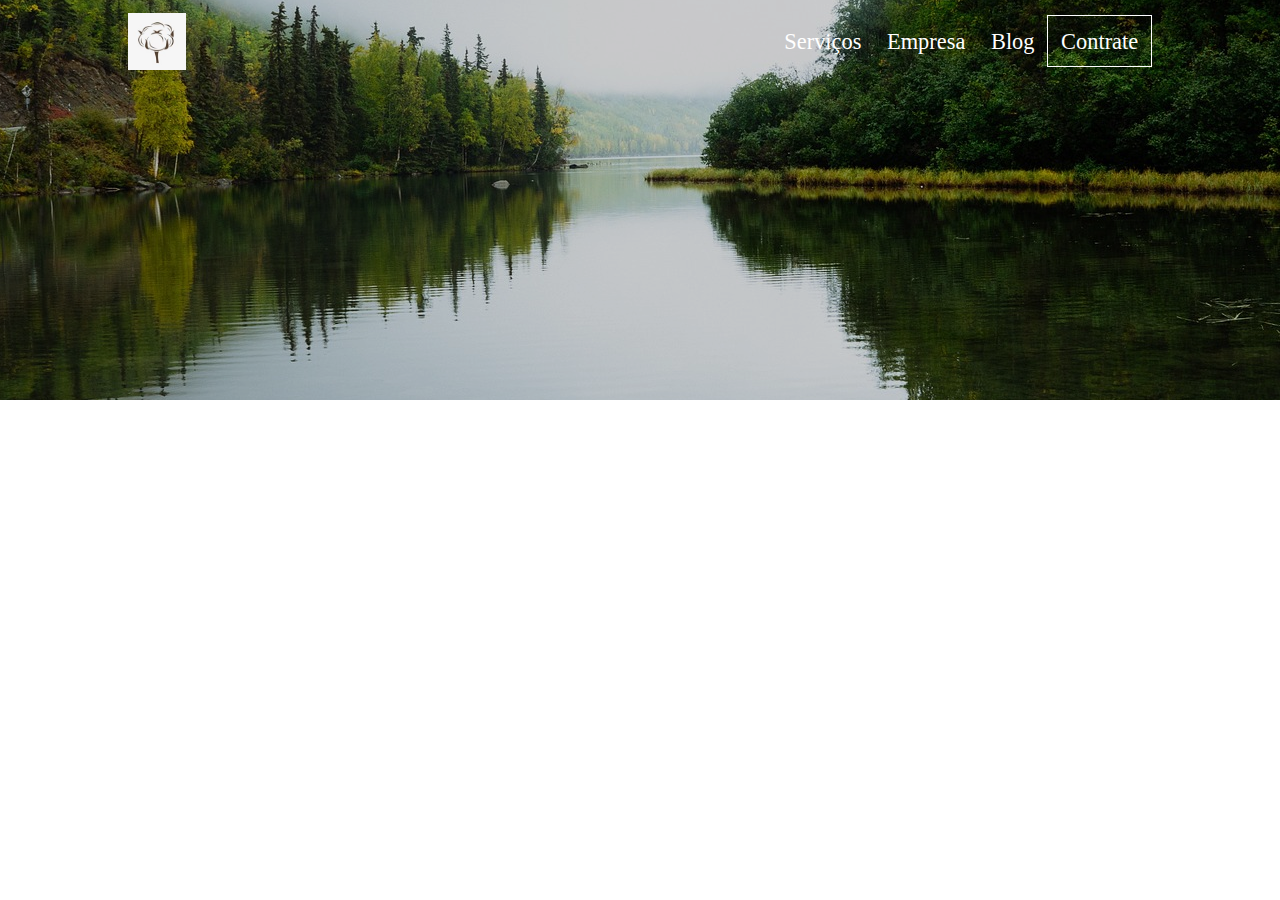
==== index.html @ 4b298d80 "first commit" ====
<!DOCTYPE html>
<html lang="en">
  <head>
    <meta charset="UTF-8" />
    <meta name="viewport" content="width=device-width, initial-scale=1.0" />
    <meta http-equiv="X-UA-Compatible" content="ie=edge" />

    <link rel="stylesheet" href="css/styles.css" />

    <title>Eco Trend</title>
  </head>
  <body>
    <nav class="navbar">
      <div class="navbar__wrapper container">
        <div class="navbar__logo">
          <img class="logo" src="./static/logo.jpg" alt="" />
        </div>
        <ul class="navbar__links">
          <li><a href="#" class="link">Serviços</a></li>
          <li><a href="#" class="link">Empresa</a></li>
          <li><a href="#" class="link">Blog</a></li>
          <li><a href="#" class="link link--square">Contrate</a></li>
        </ul>
      </div>
    </nav>
    <main>
      <section class="banner">
        <h1></h1>
      </section>
    </main>
  </body>
</html>
---- css/styles.css ----
* {
  -webkit-box-sizing: border-box;
          box-sizing: border-box;
  margin: 0;
  padding: 0;
}

body {
  font-size: 10px;
}

ul {
  list-style: none;
}

a {
  text-decoration: none;
}

.container {
  margin: 0 auto;
  width: 80vw;
}

.navbar {
  position: absolute;
  top: 0;
  left: 0;
  width: 100%;
  padding: 0.8rem;
}

.navbar__wrapper {
  display: -webkit-box;
  display: -ms-flexbox;
  display: flex;
  -webkit-box-pack: justify;
      -ms-flex-pack: justify;
          justify-content: space-between;
  -webkit-box-align: center;
      -ms-flex-align: center;
          align-items: center;
}

.navbar__logo {
  width: 3.6rem;
  height: 3.6rem;
}

.navbar__logo .logo {
  display: block;
  width: 100%;
}

.navbar__links {
  display: -webkit-box;
  display: -ms-flexbox;
  display: flex;
}

.navbar__links .link {
  padding: 0.8rem;
  font-size: 1.4rem;
  color: #fff;
}

.navbar__links .link:hover {
  cursor: pointer;
}

.navbar__links .link--square {
  border: 1px solid #fff;
}

.navbar__links .link--square:hover {
  background: #fff;
  color: #000;
}

.banner {
  position: relative;
  width: 100%;
  height: 400px;
  background: url("/static/background.jpg") no-repeat center;
  z-index: -1;
}

.banner::after {
  content: "";
  position: absolute;
  width: 100%;
  height: 100%;
  background-color: rgba(0, 0, 0, 0.2);
}
/*# sourceMappingURL=styles.css.map */
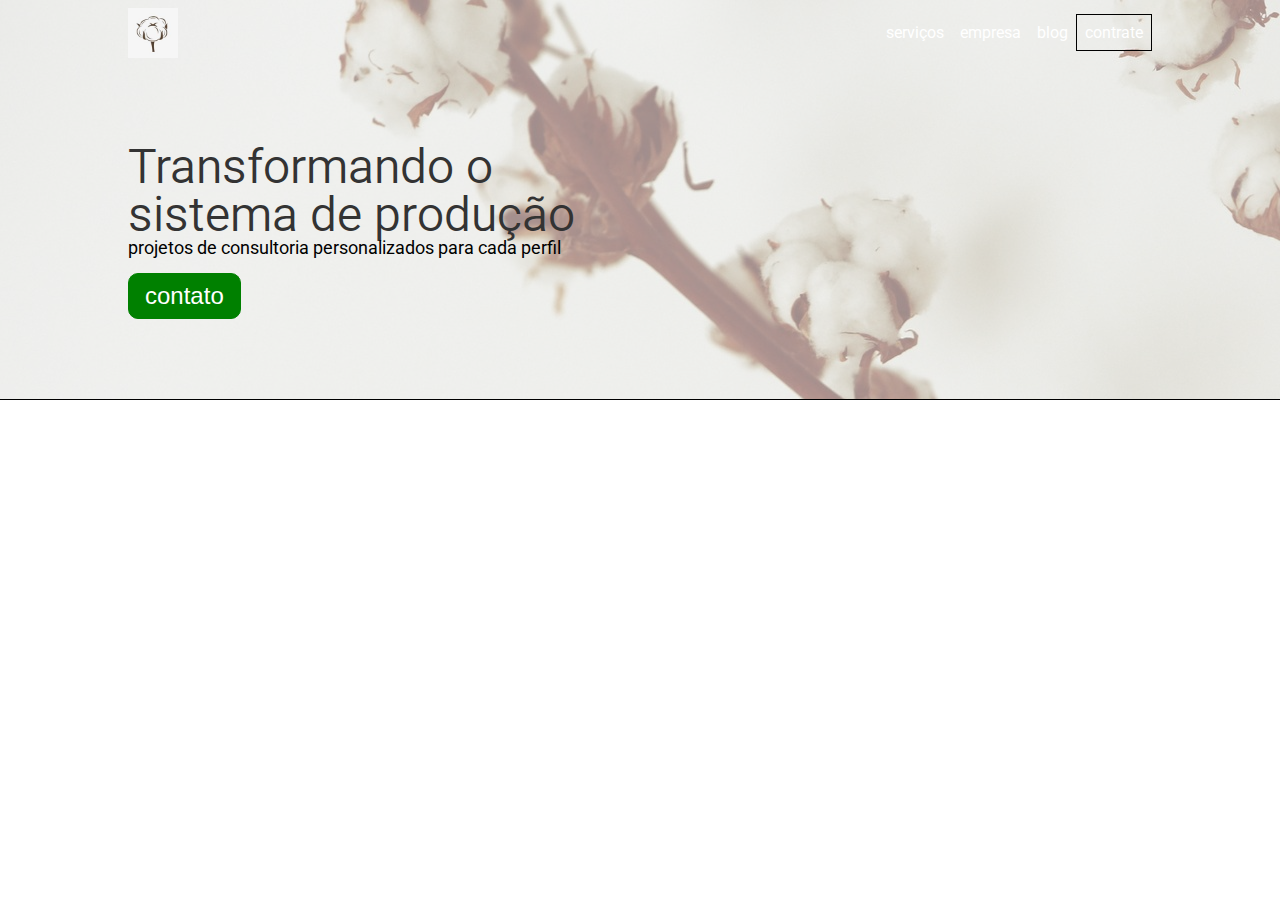
==== commit 959fe332: "second commit" ====
--- a/index.html
+++ b/index.html
@@ -4,6 +4,12 @@
     <meta charset="UTF-8" />
     <meta name="viewport" content="width=device-width, initial-scale=1.0" />
     <meta http-equiv="X-UA-Compatible" content="ie=edge" />
+
+    <link
+      href="https://fonts.googleapis.com/css?family=Roboto:300,400,500,700,900"
+      rel="stylesheet"
+      type="text/css"
+    />
 
     <link rel="stylesheet" href="css/styles.css" />
 
@@ -16,16 +22,28 @@
           <img class="logo" src="./static/logo.jpg" alt="" />
         </div>
         <ul class="navbar__links">
-          <li><a href="#" class="link">Serviços</a></li>
-          <li><a href="#" class="link">Empresa</a></li>
-          <li><a href="#" class="link">Blog</a></li>
-          <li><a href="#" class="link link--square">Contrate</a></li>
+          <li><a href="#" class="link">serviços</a></li>
+          <li><a href="#" class="link">empresa</a></li>
+          <li><a href="#" class="link">blog</a></li>
+          <li><a href="#" class="link btn">contrate</a></li>
         </ul>
       </div>
     </nav>
     <main>
       <section class="banner">
-        <h1></h1>
+        <div class="container">
+          <div class="banner__content">
+            <h1 class="banner__content__slogan">
+              transformando o sistema de produção
+            </h1>
+            <h2 class="banner__content__sub">
+              projetos de consultoria personalizados para cada perfil
+            </h2>
+            <button class="banner__content__button btn btn--rounded">
+              contato
+            </button>
+          </div>
+        </div>
       </section>
     </main>
   </body>
--- a/css/styles.css
+++ b/css/styles.css
@@ -1,3 +1,134 @@
+html,
+body,
+div,
+span,
+applet,
+object,
+iframe,
+h1,
+h2,
+h3,
+h4,
+h5,
+h6,
+p,
+blockquote,
+pre,
+a,
+abbr,
+acronym,
+address,
+big,
+cite,
+code,
+del,
+dfn,
+em,
+img,
+ins,
+kbd,
+q,
+s,
+samp,
+small,
+strike,
+strong,
+sub,
+sup,
+tt,
+var,
+b,
+u,
+i,
+center,
+dl,
+dt,
+dd,
+ol,
+ul,
+li,
+fieldset,
+form,
+label,
+legend,
+table,
+caption,
+tbody,
+tfoot,
+thead,
+tr,
+th,
+td,
+article,
+aside,
+canvas,
+details,
+embed,
+figure,
+figcaption,
+footer,
+header,
+hgroup,
+menu,
+nav,
+output,
+ruby,
+section,
+summary,
+time,
+mark,
+audio,
+video {
+  margin: 0;
+  padding: 0;
+  border: 0;
+  font-size: 100%;
+  font: inherit;
+  vertical-align: baseline;
+}
+
+/* HTML5 display-role reset for older browsers */
+article,
+aside,
+details,
+figcaption,
+figure,
+footer,
+header,
+hgroup,
+menu,
+nav,
+section {
+  display: block;
+}
+
+body {
+  line-height: 1;
+}
+
+ol,
+ul {
+  list-style: none;
+}
+
+blockquote,
+q {
+  quotes: none;
+}
+
+blockquote:before,
+blockquote:after,
+q:before,
+q:after {
+  content: "";
+  content: none;
+}
+
+table {
+  border-collapse: collapse;
+  border-spacing: 0;
+}
+
 * {
   -webkit-box-sizing: border-box;
           box-sizing: border-box;
@@ -5,12 +136,12 @@
   padding: 0;
 }
 
+html {
+  font-size: 10px;
+}
+
 body {
-  font-size: 10px;
-}
-
-ul {
-  list-style: none;
+  font-family: "Roboto", Helvetica, sans-serif;
 }
 
 a {
@@ -18,8 +149,20 @@
 }
 
 .container {
+  position: relative;
   margin: 0 auto;
   width: 80vw;
+  height: 100%;
+}
+
+.btn {
+  background: none;
+  border: 1px solid #000;
+  padding: 0.8rem;
+}
+
+.btn--rounded {
+  border-radius: 10px;
 }
 
 .navbar {
@@ -43,8 +186,8 @@
 }
 
 .navbar__logo {
-  width: 3.6rem;
-  height: 3.6rem;
+  width: 5rem;
+  height: 5rem;
 }
 
 .navbar__logo .logo {
@@ -60,7 +203,7 @@
 
 .navbar__links .link {
   padding: 0.8rem;
-  font-size: 1.4rem;
+  font-size: 1.6rem;
   color: #fff;
 }
 
@@ -69,27 +212,53 @@
 }
 
 .navbar__links .link--square {
-  border: 1px solid #fff;
-}
-
-.navbar__links .link--square:hover {
-  background: #fff;
-  color: #000;
+  border: 1px solid #000;
 }
 
 .banner {
   position: relative;
-  width: 100%;
-  height: 400px;
-  background: url("/static/background.jpg") no-repeat center;
-  z-index: -1;
-}
-
-.banner::after {
+  border-bottom: 1px solid #000;
+  height: 40rem;
+  background: url("/static/cotton.jpg") no-repeat;
+  z-index: -2;
+}
+
+.banner:before {
   content: "";
   position: absolute;
   width: 100%;
   height: 100%;
-  background-color: rgba(0, 0, 0, 0.2);
+  background: rgba(255, 255, 255, 0.5);
+  z-index: -1;
+}
+
+.banner__content {
+  position: absolute;
+  left: 0;
+  bottom: 8rem;
+  max-width: 48rem;
+}
+
+.banner__content__slogan {
+  color: #333;
+  font-weight: 350;
+  font-size: 4.8rem;
+}
+
+.banner__content__slogan::first-letter {
+  text-transform: uppercase;
+}
+
+.banner__content__sub {
+  font-size: 1.8rem;
+}
+
+.banner__content__button {
+  font-size: 2.4rem;
+  margin-top: 1.6rem;
+  padding: 0.8rem 1.6rem;
+  border-color: green;
+  background-color: green;
+  color: #fff;
 }
 /*# sourceMappingURL=styles.css.map */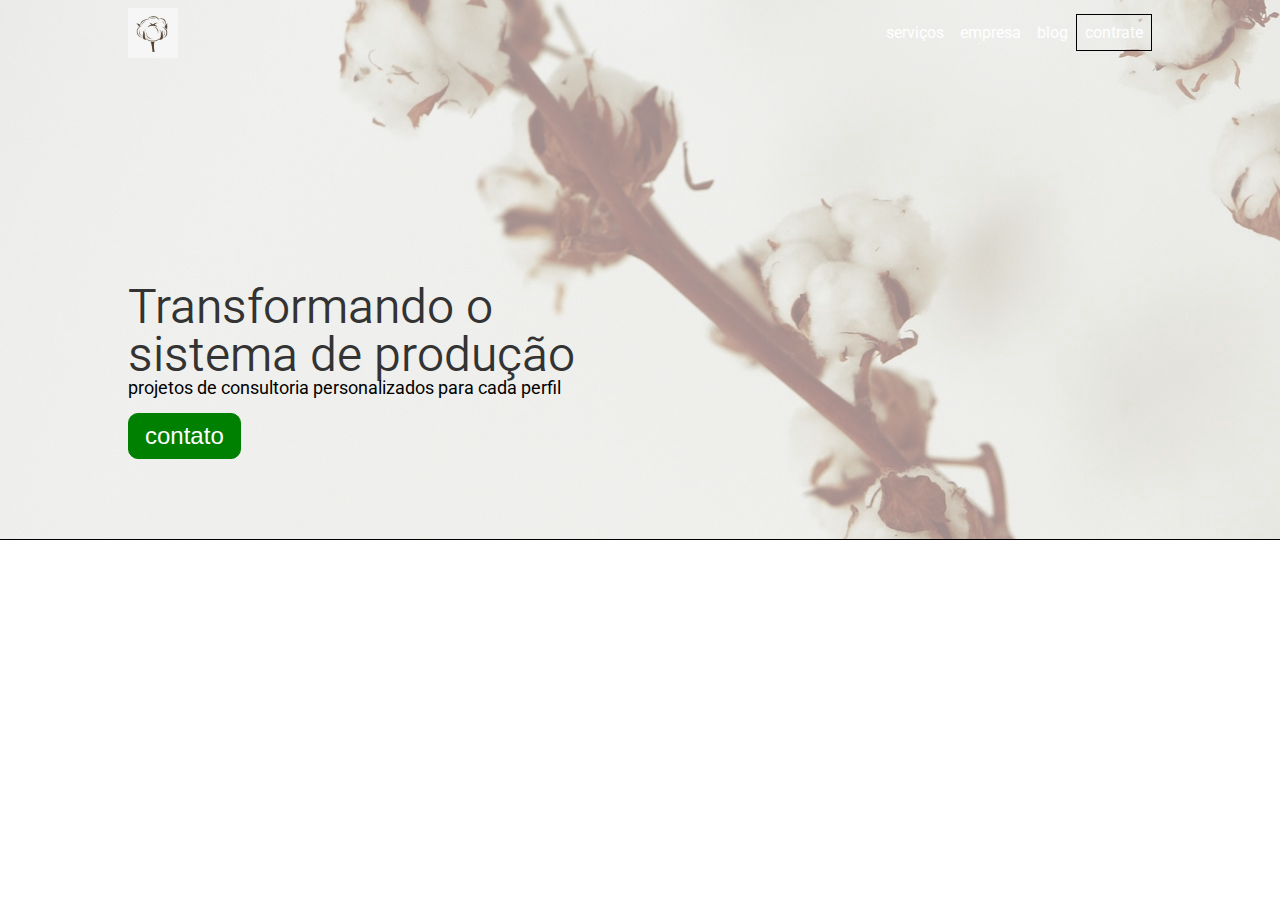
==== commit 385fc763: "changes to create a develop branch" ====
--- a/index.html
+++ b/index.html
@@ -11,6 +11,7 @@
       type="text/css"
     />
 
+    <link rel="stylesheet" href="css/reset.css" />
     <link rel="stylesheet" href="css/styles.css" />
 
     <title>Eco Trend</title>
--- a/css/styles.css
+++ b/css/styles.css
@@ -1,134 +1,3 @@
-html,
-body,
-div,
-span,
-applet,
-object,
-iframe,
-h1,
-h2,
-h3,
-h4,
-h5,
-h6,
-p,
-blockquote,
-pre,
-a,
-abbr,
-acronym,
-address,
-big,
-cite,
-code,
-del,
-dfn,
-em,
-img,
-ins,
-kbd,
-q,
-s,
-samp,
-small,
-strike,
-strong,
-sub,
-sup,
-tt,
-var,
-b,
-u,
-i,
-center,
-dl,
-dt,
-dd,
-ol,
-ul,
-li,
-fieldset,
-form,
-label,
-legend,
-table,
-caption,
-tbody,
-tfoot,
-thead,
-tr,
-th,
-td,
-article,
-aside,
-canvas,
-details,
-embed,
-figure,
-figcaption,
-footer,
-header,
-hgroup,
-menu,
-nav,
-output,
-ruby,
-section,
-summary,
-time,
-mark,
-audio,
-video {
-  margin: 0;
-  padding: 0;
-  border: 0;
-  font-size: 100%;
-  font: inherit;
-  vertical-align: baseline;
-}
-
-/* HTML5 display-role reset for older browsers */
-article,
-aside,
-details,
-figcaption,
-figure,
-footer,
-header,
-hgroup,
-menu,
-nav,
-section {
-  display: block;
-}
-
-body {
-  line-height: 1;
-}
-
-ol,
-ul {
-  list-style: none;
-}
-
-blockquote,
-q {
-  quotes: none;
-}
-
-blockquote:before,
-blockquote:after,
-q:before,
-q:after {
-  content: "";
-  content: none;
-}
-
-table {
-  border-collapse: collapse;
-  border-spacing: 0;
-}
-
 * {
   -webkit-box-sizing: border-box;
           box-sizing: border-box;
@@ -218,7 +87,7 @@
 .banner {
   position: relative;
   border-bottom: 1px solid #000;
-  height: 40rem;
+  height: 60vh;
   background: url("/static/cotton.jpg") no-repeat;
   z-index: -2;
 }
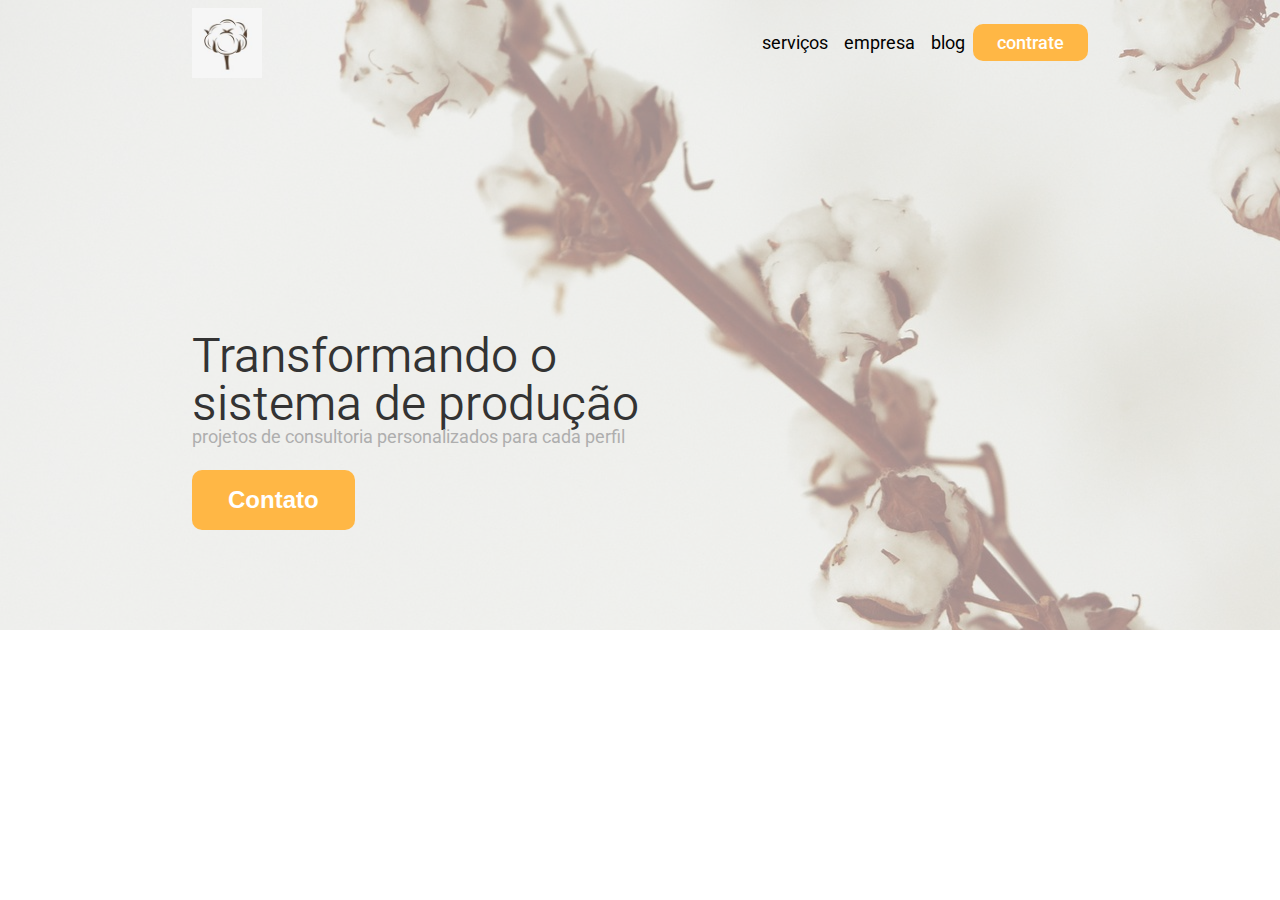
==== commit aea5a12f: "creating variables and adjusting colors" ====
--- a/index.html
+++ b/index.html
@@ -26,7 +26,7 @@
           <li><a href="#" class="link">serviços</a></li>
           <li><a href="#" class="link">empresa</a></li>
           <li><a href="#" class="link">blog</a></li>
-          <li><a href="#" class="link btn">contrate</a></li>
+          <li><a href="#" class="link link--button btn btn--rounded">contrate</a></li>
         </ul>
       </div>
     </nav>
--- a/css/styles.css
+++ b/css/styles.css
@@ -20,18 +20,22 @@
 .container {
   position: relative;
   margin: 0 auto;
-  width: 80vw;
+  width: 70vw;
   height: 100%;
 }
 
 .btn {
   background: none;
-  border: 1px solid #000;
   padding: 0.8rem;
+  border: none;
 }
 
 .btn--rounded {
   border-radius: 10px;
+}
+
+.btn:hover {
+  cursor: pointer;
 }
 
 .navbar {
@@ -40,6 +44,7 @@
   left: 0;
   width: 100%;
   padding: 0.8rem;
+  z-index: 2;
 }
 
 .navbar__wrapper {
@@ -55,8 +60,8 @@
 }
 
 .navbar__logo {
-  width: 5rem;
-  height: 5rem;
+  width: 7rem;
+  height: 7rem;
 }
 
 .navbar__logo .logo {
@@ -72,24 +77,29 @@
 
 .navbar__links .link {
   padding: 0.8rem;
-  font-size: 1.6rem;
-  color: #fff;
+  font-size: 1.8rem;
+  color: #000;
 }
 
 .navbar__links .link:hover {
   cursor: pointer;
 }
 
-.navbar__links .link--square {
-  border: 1px solid #000;
+.navbar__links .link--button {
+  padding: .8rem 2.4rem;
+  background-color: #FFB745;
+  color: #fff;
+  font-weight: 500;
+}
+
+.navbar__links .link--button:hover {
+  background-color: #FFBD40;
 }
 
 .banner {
   position: relative;
-  border-bottom: 1px solid #000;
-  height: 60vh;
-  background: url("/static/cotton.jpg") no-repeat;
-  z-index: -2;
+  height: 70vh;
+  background: url("/static/cotton.jpg") no-repeat left top;
 }
 
 .banner:before {
@@ -98,13 +108,12 @@
   width: 100%;
   height: 100%;
   background: rgba(255, 255, 255, 0.5);
-  z-index: -1;
 }
 
 .banner__content {
   position: absolute;
   left: 0;
-  bottom: 8rem;
+  bottom: 10rem;
   max-width: 48rem;
 }
 
@@ -120,14 +129,20 @@
 
 .banner__content__sub {
   font-size: 1.8rem;
+  color: #aeaeae;
 }
 
 .banner__content__button {
   font-size: 2.4rem;
-  margin-top: 1.6rem;
-  padding: 0.8rem 1.6rem;
-  border-color: green;
-  background-color: green;
+  margin-top: 2.4rem;
+  padding: 1.6rem 3.6rem;
+  background-color: #FFB745;
+  text-transform: capitalize;
+  font-weight: 900;
   color: #fff;
 }
+
+.banner__content__button:hover {
+  background-color: #E6A53E;
+}
 /*# sourceMappingURL=styles.css.map */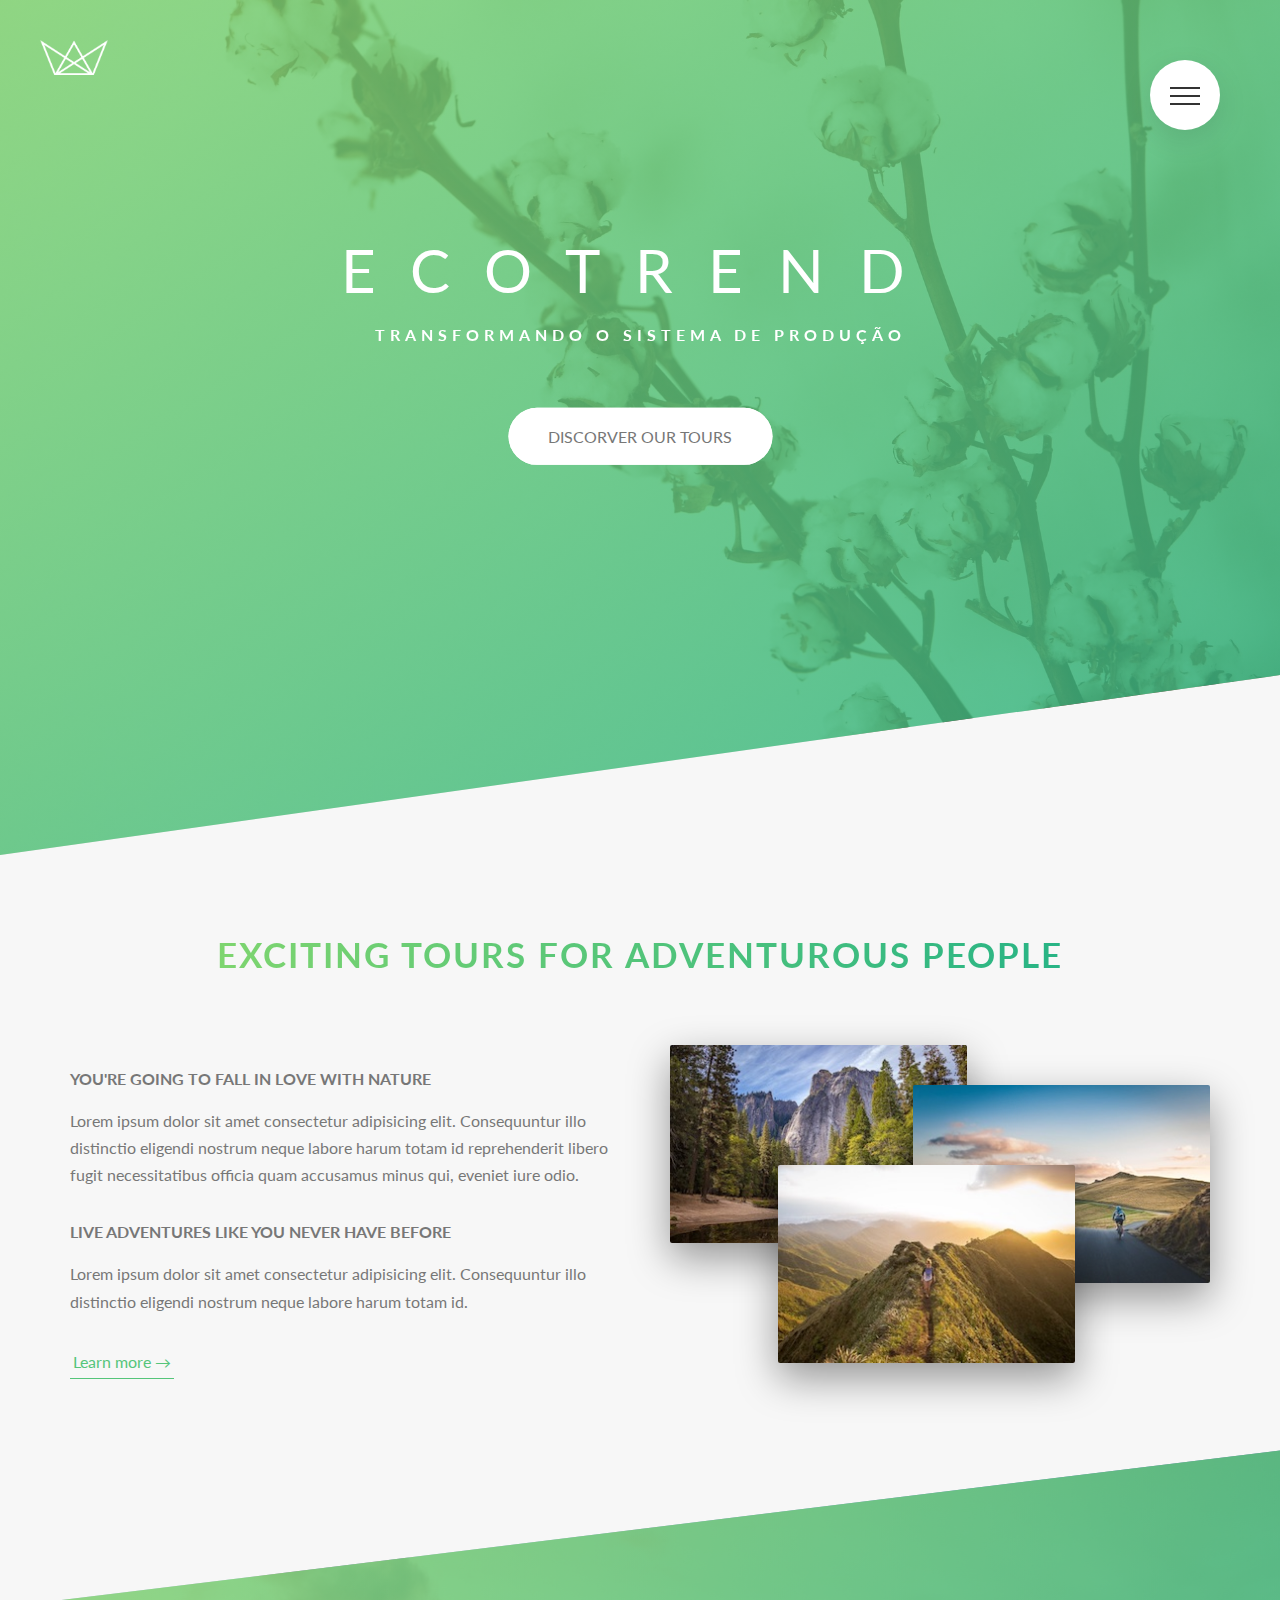
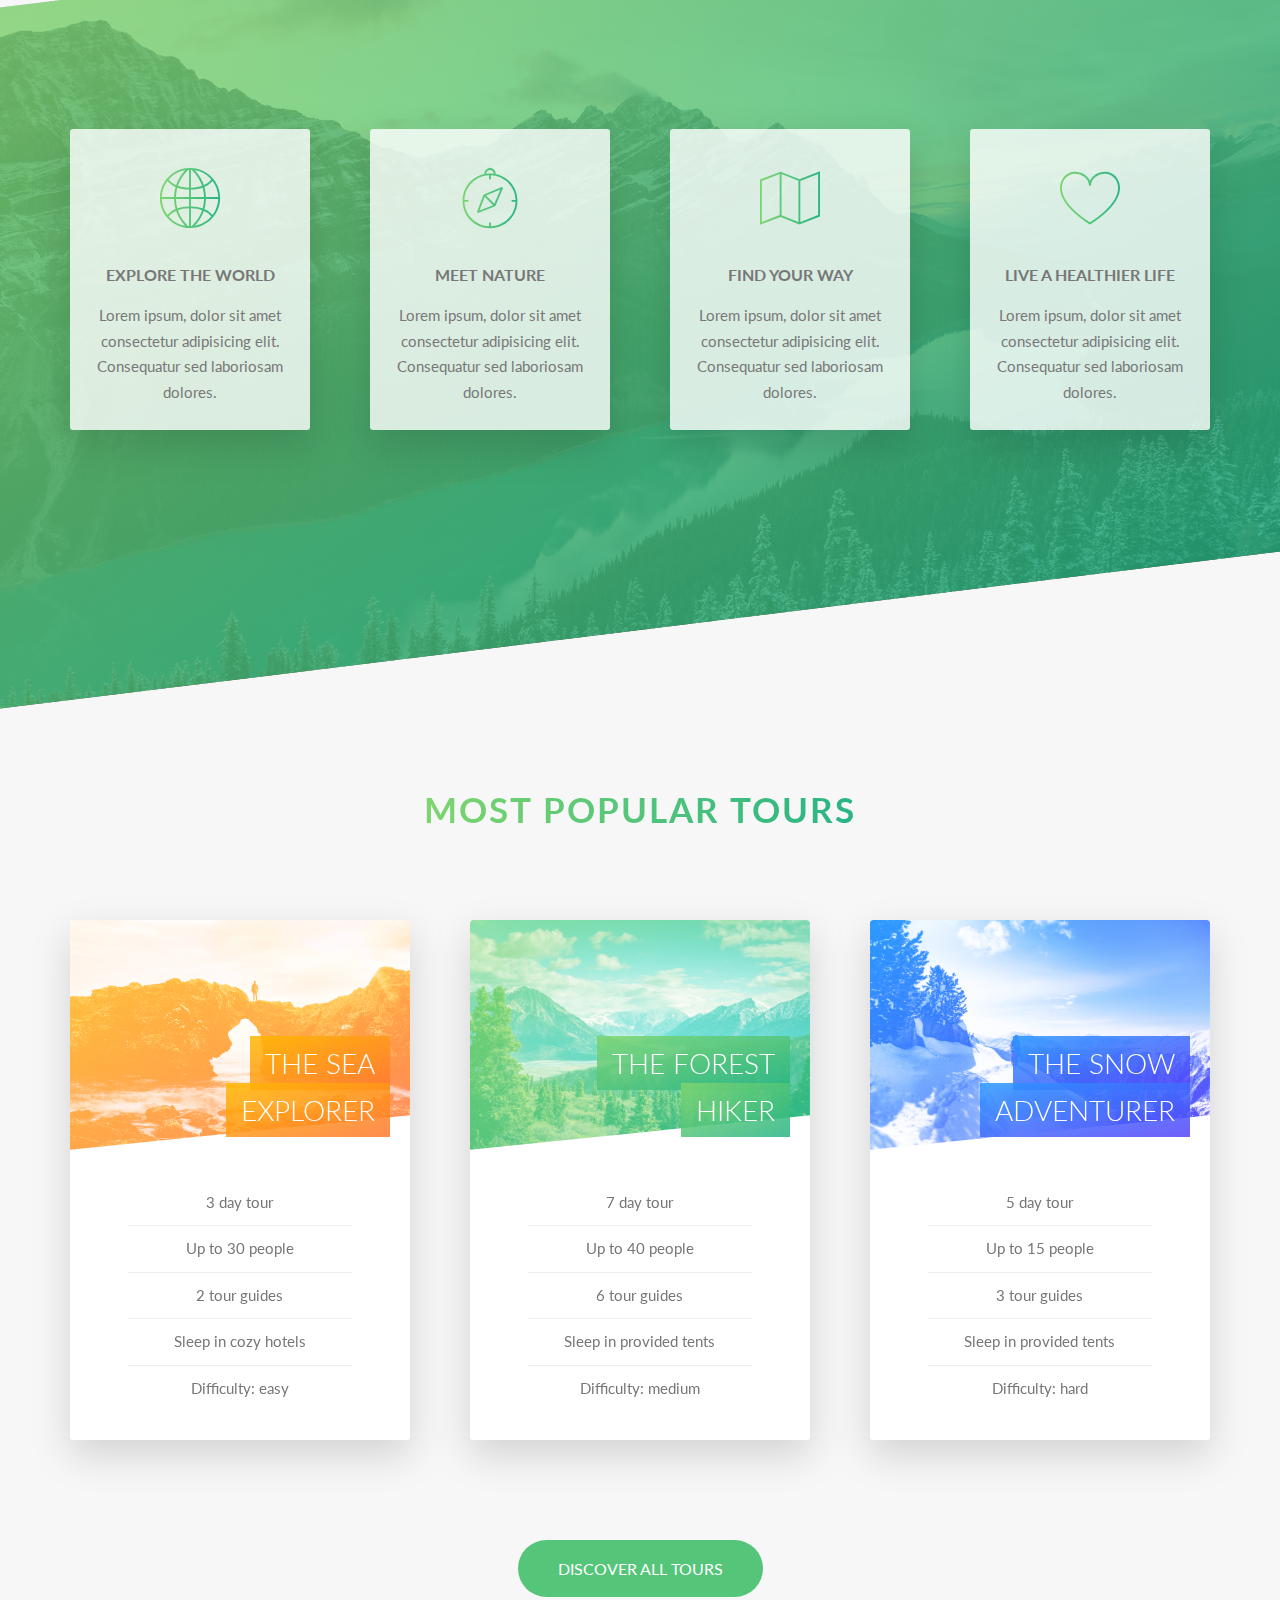
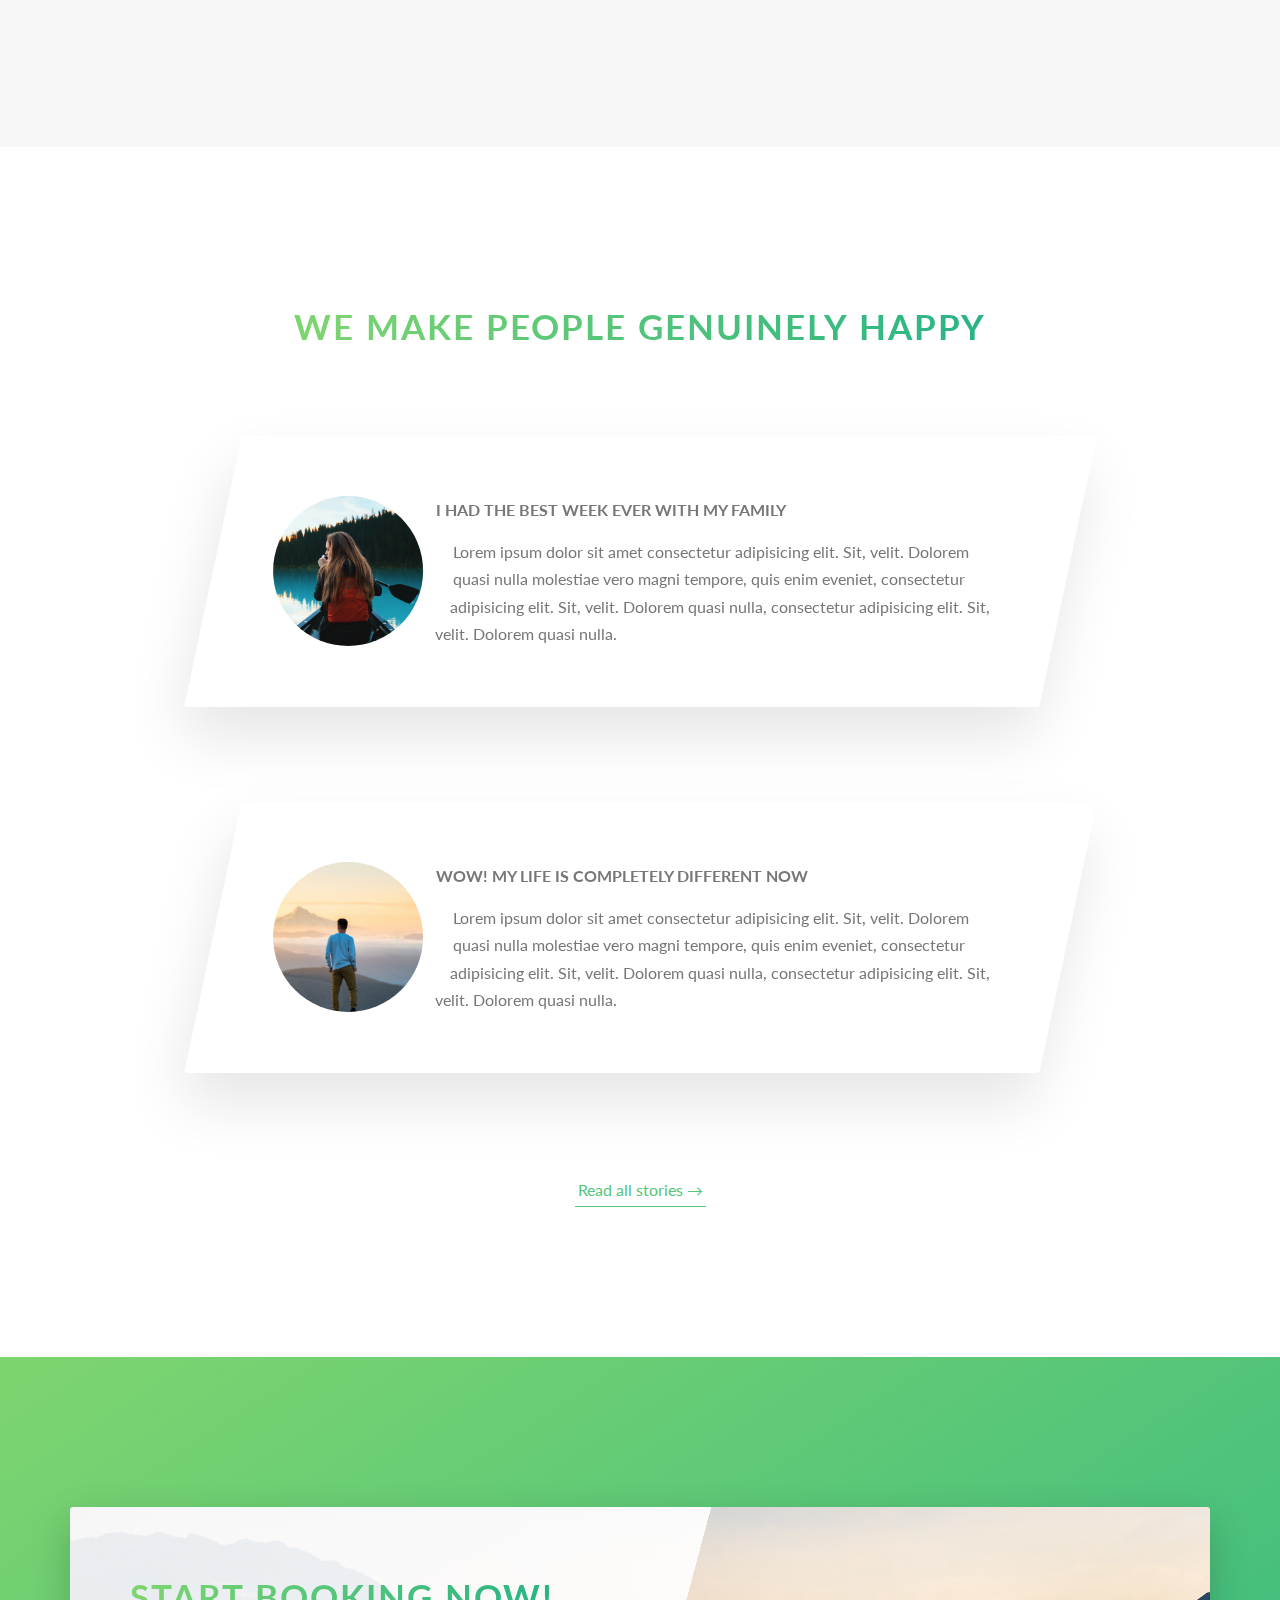
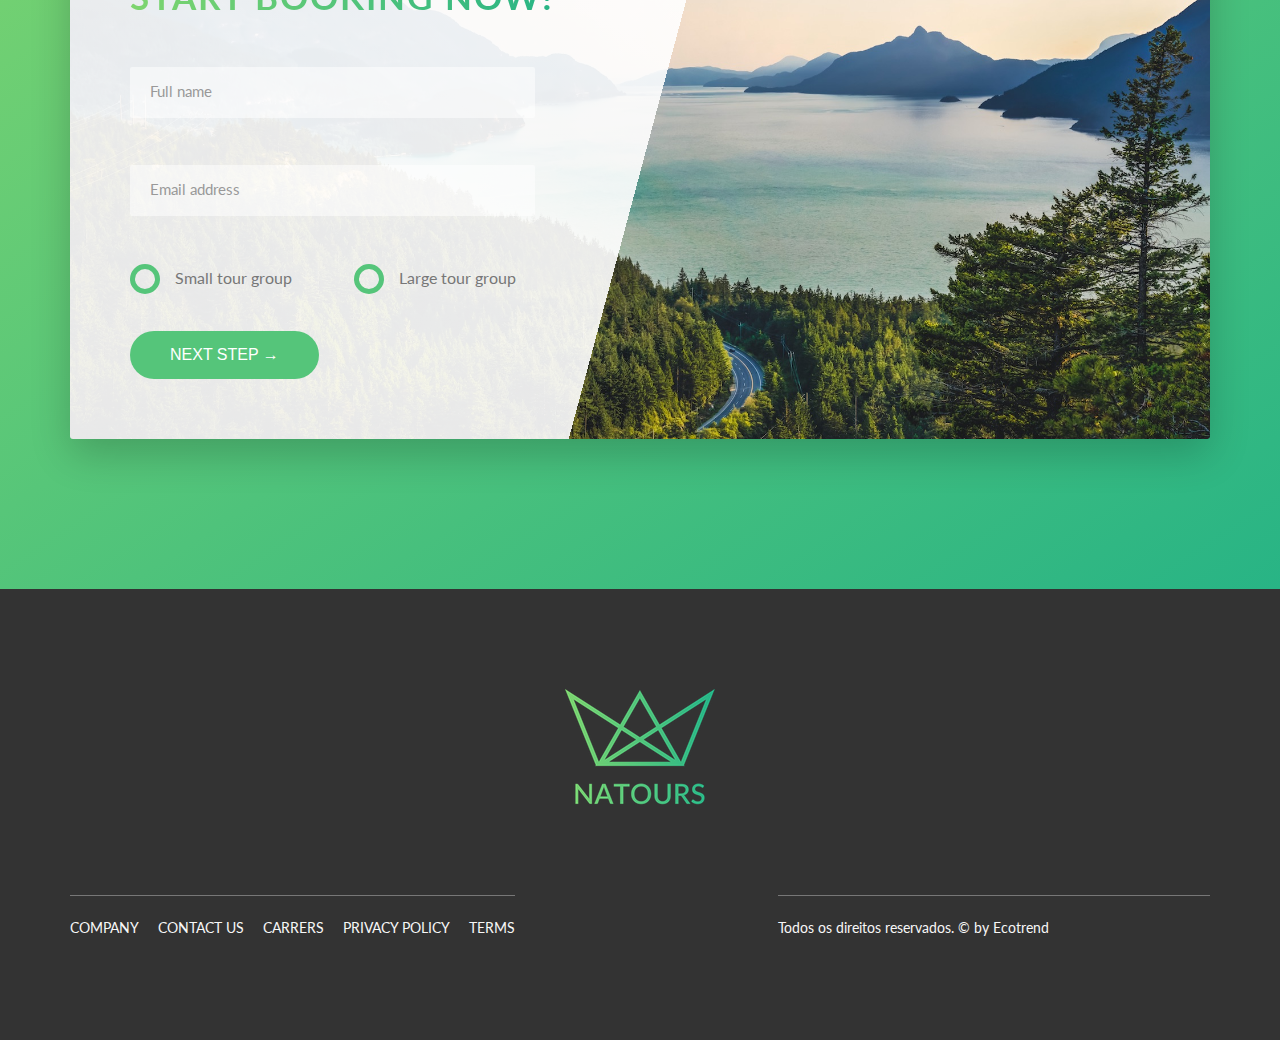
==== commit 7fcf0d1c: "first-commit" ====
--- a/index.html
+++ b/index.html
@@ -1,51 +1,409 @@
 <!DOCTYPE html>
 <html lang="en">
   <head>
-    <meta charset="UTF-8" />
-    <meta name="viewport" content="width=device-width, initial-scale=1.0" />
-    <meta http-equiv="X-UA-Compatible" content="ie=edge" />
-
-    <link
-      href="https://fonts.googleapis.com/css?family=Roboto:300,400,500,700,900"
-      rel="stylesheet"
-      type="text/css"
-    />
-
-    <link rel="stylesheet" href="css/reset.css" />
-    <link rel="stylesheet" href="css/styles.css" />
-
+    <meta charset="UTF-8">
+    <meta name="viewport" content="width=device-width, initial-scale=1.0">
+    
+    <link href="https://fonts.googleapis.com/css?family=Lato:100,300,400,700,900" rel="stylesheet">
+    
+    <link rel="stylesheet" href="sass/main.css">
+    <link rel="stylesheet" href="css/icon-font.css">
+    
+    <link rel="shortcut icon" type="image/png" href="img/favicon.png">
     <title>Eco Trend</title>
+
   </head>
   <body>
-    <nav class="navbar">
-      <div class="navbar__wrapper container">
-        <div class="navbar__logo">
-          <img class="logo" src="./static/logo.jpg" alt="" />
-        </div>
-        <ul class="navbar__links">
-          <li><a href="#" class="link">serviços</a></li>
-          <li><a href="#" class="link">empresa</a></li>
-          <li><a href="#" class="link">blog</a></li>
-          <li><a href="#" class="link link--button btn btn--rounded">contrate</a></li>
+    <div class="navigation">
+      <input id="nav-toggle" class="navigation__checkbox" type="checkbox">
+      <label for="nav-toggle" class="navigation__button">
+        <span class="navigation__icon">&nbsp;</span>
+      </label>
+
+      <div class="navigation__background">&nbsp;</div>
+
+      <nav class="navigation__nav">
+        <ul class="navigation__list">
+          <li class="navigation__item"><a href="#" class="navigation__link">
+            <span>01</span>About Natours</a></li>
+          <li class="navigation__item"><a href="#" class="navigation__link">
+            <span>02</span>Your Benefits</a></li>
+          <li class="navigation__item"><a href="#" class="navigation__link">
+            <span>03</span>Popular Tours</a></li>
+          <li class="navigation__item"><a href="#" class="navigation__link">
+            <span>04</span>Stories</a></li>
+          <li class="navigation__item"><a href="#" class="navigation__link">
+            <span>05</span>Book now</a></li>
         </ul>
+      </nav>
+    </div>
+
+    <header class="header">
+      <div class="header__logo-box">
+        <img class="header__logo" src="./img/logo-white.png" alt="Logo">
       </div>
-    </nav>
+
+      <div class="header__text-box">
+        <h1 class="heading-primary">
+          <span class="heading-primary--main">ecotrend</span>
+          <span class="heading-primary--sub">Transformando o sistema de produção</span>
+        </h1>
+
+        <a href="#section-book" class="btn btn--white btn--animated">Discorver our tours</a>
+      </div>
+    </header>
+
     <main>
-      <section class="banner">
-        <div class="container">
-          <div class="banner__content">
-            <h1 class="banner__content__slogan">
-              transformando o sistema de produção
-            </h1>
-            <h2 class="banner__content__sub">
-              projetos de consultoria personalizados para cada perfil
-            </h2>
-            <button class="banner__content__button btn btn--rounded">
-              contato
-            </button>
+      <section class="section-about">
+        <div class="u-center-text u-margin-bottom-big">
+          <h2 class="heading-secondary">
+            Exciting tours for adventurous people
+          </h2>
+        </div>
+
+        <div class="row">
+          <div class="col-1-of-2">
+            <h3 class="heading-tertiary u-margin-bottom-small">You're going to fall in love with nature</h3>
+            <p class="paragraph">
+              Lorem ipsum dolor sit amet consectetur adipisicing elit. Consequuntur illo distinctio eligendi nostrum neque labore harum totam id reprehenderit libero fugit necessitatibus officia quam accusamus minus qui, eveniet iure odio.
+            </p>
+            <h3 class="heading-tertiary u-margin-bottom-small">Live adventures like you never have before</h3>
+            <p class="paragraph">
+              Lorem ipsum dolor sit amet consectetur adipisicing elit. Consequuntur illo distinctio eligendi nostrum neque labore harum totam id.
+            </p>
+            <a href="#" class="btn-text">Learn more &rarr;</a>
+          </div>
+
+          <div class="col-1-of-2">
+            <div class="composition">
+                <!-- Resolution Switching -->
+                <img class="composition__photo composition__photo--p1" 
+                 srcset="img/nat-1.jpg 300w, img/nat-1-large.jpg 1000w"
+                 sizes="(max-width: 900px) 20vw,
+                        (max-width: 600px) 30vw,
+                        300px" 
+                 alt="Photo 1"
+                 src="img/nat-1-large.jpg">
+
+                <img class="composition__photo composition__photo--p2" 
+                 srcset="img/nat-2.jpg 300w, img/nat-2-large.jpg 1000w"
+                 sizes="(max-width: 900px) 20vw,
+                        (max-width: 600px) 30vw,
+                        300px" 
+                 alt="Photo 1"
+                 src="img/nat-2-large.jpg">
+
+                <img class="composition__photo composition__photo--p3" 
+                 srcset="img/nat-3.jpg 300w, img/nat-3-large.jpg 1000w"
+                 sizes="(max-width: 900px) 20vw,
+                        (max-width: 600px) 30vw,
+                        300px" 
+                 alt="Photo 1"
+                 src="img/nat-3-large.jpg">
+            </div>
+          </div>
+        </div>
+      </section>
+
+      <section class="section-features">
+        <div class="row">
+          <div class="col-1-of-4">
+            <div class="feature-box">
+              <i class="feature-box__icon icon-basic-world"></i>
+              <h3 class="heading-tertiary u-margin-bottom-small">Explore the world</h3>
+              <p class="feature-box__text">
+                Lorem ipsum, dolor sit amet consectetur adipisicing elit. Consequatur sed laboriosam dolores.
+              </p>
+            </div>
+          </div>
+
+          <div class="col-1-of-4">
+            <div class="feature-box">
+              <i class="feature-box__icon icon-basic-compass"></i>
+              <h3 class="heading-tertiary u-margin-bottom-small">Meet nature</h3>
+              <p class="feature-box__text">
+                Lorem ipsum, dolor sit amet consectetur adipisicing elit. Consequatur sed laboriosam dolores.
+              </p>
+            </div>
+          </div>
+
+          <div class="col-1-of-4">
+            <div class="feature-box">
+              <i class="feature-box__icon icon-basic-map"></i>
+              <h3 class="heading-tertiary u-margin-bottom-small">Find your way</h3>
+              <p class="feature-box__text">
+                Lorem ipsum, dolor sit amet consectetur adipisicing elit. Consequatur sed laboriosam dolores.
+              </p>
+            </div>
+          </div>
+
+          <div class="col-1-of-4">
+            <div class="feature-box">
+              <i class="feature-box__icon icon-basic-heart"></i>
+              <h3 class="heading-tertiary u-margin-bottom-small">Live a healthier life</h3>
+              <p class="feature-box__text">
+                Lorem ipsum, dolor sit amet consectetur adipisicing elit. Consequatur sed laboriosam dolores.
+              </p>
+            </div>
+          </div>
+      </section>
+
+      <section id="section-tours" class="section-tours">
+        <div class="u-center-text u-margin-bottom-big">
+          <h2 class="heading-secondary">
+            Most popular tours
+          </h2>
+        </div>
+
+        <div class="row">
+          <div class="col-1-of-3">
+            <div class="card">
+              <div class="card__side card__side--front">
+                <div class="card__picture card__picture--1">
+                  &nbsp; <!-- empty space -->
+                </div>
+                <h4 class="card__heading">
+                  <span class="card__heading-span card__heading-span--1">
+                    The Sea Explorer</span>
+                </h4>
+                <div class="card__details">
+                  <ul>
+                    <li>3 day tour</li>
+                    <li>Up to 30 people</li>
+                    <li>2 tour guides</li>
+                    <li>Sleep in cozy hotels</li>
+                    <li>Difficulty: easy</li>
+                  </ul>
+                </div>
+              </div>
+              <div class="card__side card__side--back card__side--back-1">
+                <div class="card__cta">
+                  <div class="card__price-box">
+                    <p class="card__price-only">Only</p>
+                    <p class="card__price-value">$297</p>
+                  </div>
+                  <a href="#popup" class="btn btn--white">Book now!</a>
+                </div>
+              </div>
+            </div>
+          </div>
+
+          <div class="col-1-of-3">
+            <div class="card">
+              <div class="card__side card__side--front">
+                <div class="card__picture card__picture--2">
+                  &nbsp; <!-- empty space -->
+                </div>
+                <h4 class="card__heading">
+                  <span class="card__heading-span card__heading-span--2">
+                    The Forest Hiker</span>
+                </h4>
+                <div class="card__details">
+                  <ul>
+                    <li>7 day tour</li>
+                    <li>Up to 40 people</li>
+                    <li>6 tour guides</li>
+                    <li>Sleep in provided tents</li>
+                    <li>Difficulty: medium</li>
+                  </ul>
+                </div>
+              </div>
+              <div class="card__side card__side--back card__side--back-2">
+                <div class="card__cta">
+                  <div class="card__price-box">
+                    <p class="card__price-only">Only</p>
+                    <p class="card__price-value">$497</p>
+                  </div>
+                  <a href="#popup" class="btn btn--white">Book now!</a>
+                </div>
+              </div>
+            </div>
+          </div>
+
+          <div class="col-1-of-3">
+            <div class="card">
+              <div class="card__side card__side--front">
+                <div class="card__picture card__picture--3">
+                  &nbsp; <!-- empty space -->
+                </div>
+                <h4 class="card__heading">
+                  <span class="card__heading-span card__heading-span--3">
+                    The Snow Adventurer</span>
+                </h4>
+                <div class="card__details">
+                  <ul>
+                    <li>5 day tour</li>
+                    <li>Up to 15 people</li>
+                    <li>3 tour guides</li>
+                    <li>Sleep in provided tents</li>
+                    <li>Difficulty: hard</li>
+                  </ul>
+                </div>
+              </div>
+              <div class="card__side card__side--back card__side--back-3">
+                <div class="card__cta">
+                  <div class="card__price-box">
+                    <p class="card__price-only">Only</p>
+                    <p class="card__price-value">$897</p>
+                  </div>
+                  <a href="#popup" class="btn btn--white">Book now!</a>
+                </div>
+              </div>
+            </div>
+          </div>
+        </div>
+
+        <div class="u-center-text u-margin-top-huge">
+          <a href="#" class="btn btn--green">Discover all tours</a>
+        </div>
+      </section>
+
+      <section class="section-stories">
+        <div class="bg-video">
+          <video class="bg-video__content" autoplay muted loop>
+            <source src="img/video.mp4" type="video/mp4">
+            <source src="img/video.webm" type="video/webm">
+            Your browser is not supported!
+          </video>
+        </div>
+
+        <div class="u-center-text u-margin-bottom-big">
+          <h2 class="heading-secondary">
+            We make people genuinely happy
+          </h2>
+        </div>
+        <div class="row">
+          <div class="story u-margin-bottom-small">
+            <figure class="story__shape">
+              <img class="story__img" src="img/nat-8.jpg" alt="Person on a tour">
+              <figcaption class="story__caption">Mary Smith</figcaption>
+            </figure>
+            <div class="story__text">
+              <h3 class="heading-tertiary u-margin-bottom-small">I had the best week ever with my family</h3>
+              <p>
+                Lorem ipsum dolor sit amet consectetur adipisicing elit. Sit, velit. Dolorem quasi nulla molestiae vero magni tempore, quis enim eveniet, consectetur adipisicing elit. Sit, velit. Dolorem quasi nulla, consectetur adipisicing elit. Sit, velit. Dolorem quasi nulla.
+              </p>
+            </div>
+          </div>
+        </div>
+
+        <div class="row">
+          <div class="story">
+            <figure class="story__shape">
+                <img class="story__img" src="img/nat-9.jpg" alt="Person on a tour">
+                <figcaption class="story__caption">Jack Wilson</figcaption>
+            </figure>
+            <div class="story__text">
+              <h3 class="heading-tertiary u-margin-bottom-small">wow! my life is completely different now</h3>
+              <p>
+                Lorem ipsum dolor sit amet consectetur adipisicing elit. Sit, velit. Dolorem quasi nulla molestiae vero magni tempore, quis enim eveniet, consectetur adipisicing elit. Sit, velit. Dolorem quasi nulla, consectetur adipisicing elit. Sit, velit. Dolorem quasi nulla.
+              </p>
+            </div>
+          </div>
+        </div>
+
+        <div class="u-center-text u-margin-top-huge">
+          <a class="btn-text" href="#">Read all stories &rarr;</a>
+        </div>
+      </section>
+    
+      <section class="section-book" id="section-book">
+        <div class="row">
+          <div class="book">
+            <div class="book__form">
+              <div class="u-margin-bottom-medium">
+                <h2 class="heading-secondary">
+                  Start Booking Now!
+                </h2>
+              </div>
+              <form class="form" action="#">
+                <div class="form__group">
+                  <input id="name" class="form__input" type="text" placeholder="Full name" required>
+                  <label for="name" class="form__label">Full name</label>
+                </div>
+                <div class="form__group">
+                  <input id="email" class="form__input" type="email" placeholder="Email address" required>
+                  <label for="email" class="form__label">Email address</label>
+                </div>
+
+                <div class="form__group u-margin-bottom-medium">
+                  <div class="form__radio-group">
+                    <input id="small" class="form__radio-input" type="radio" name="size">
+                    <label for="small" class="form__radio-label">
+                      <span class="form__radio-button"></span>
+                      Small tour group
+                    </label>
+                  </div>
+                  <div class="form__radio-group">
+                    <input id="large" class="form__radio-input" type="radio" name="size">
+                    <label for="large" class="form__radio-label">
+                      <span class="form__radio-button"></span>
+                      Large tour group
+                    </label>
+                  </div>
+                </div>
+
+                <div class="form__group">
+                  <button class="btn btn--green">Next step &rarr;</button>
+                </div>
+              </form>
+            </div>
           </div>
         </div>
       </section>
     </main>
+
+    <footer class="footer">
+      <div class="footer__logo-box">
+        <!-- ART Direction -->
+        <picture class="footer__logo">
+          <!-- 1x Low-resolition screen, 2x High-resolution screen -->
+          <source srcset="img/logo-green-small-1x.png 1x, img/logo-green-small-2x.png 2x"
+            media="(max-width: 37.5em)"> <!-- 600px -->
+            <img class="footer__logo" 
+              srcset="img/logo-green-1x.png 1x, img/logo-green-2x.png 2x" 
+              alt="Full logo"
+              src="img/logo-green-2x.png"> <!-- default -->
+        </picture>
+        
+      </div>
+      <div class="row">
+        <div class="col-1-of-2">
+          <div class="footer__navigation">
+            <ul class="footer__list">
+              <li class="footer__item"><a href="#" class="footer__link">Company</a></li>
+              <li class="footer__item"><a href="#" class="footer__link">Contact us</a></li>
+              <li class="footer__item"><a href="#" class="footer__link">Carrers</a></li>
+              <li class="footer__item"><a href="#" class="footer__link">Privacy policy</a></li>
+              <li class="footer__item"><a href="#" class="footer__link">Terms</a></li>
+            </ul>
+          </div>
+        </div>
+        <div class="col-1-of-2">
+          <p class="footer__copyright">
+            Todos os direitos reservados. &copy; by Ecotrend
+          </p>
+        </div>
+      </div>
+    </footer>
+
+    <div id="popup" class="popup">
+      <div class="popup__content">
+        <div class="popup__left">
+          <img class="popup__img" src="img/nat-8.jpg" alt="Tour photo">
+          <img class="popup__img" src="img/nat-9.jpg" alt="Tour photo">
+        </div>
+        <div class="popup__right">
+          <a href="#section-tours" class="popup__close">&times;</a>
+          <h2 class="heading-secondary u-margin-bottom-small">Start booking now</h2>
+          <h3 class="heading-tertiary u-margin-bottom-small">Important &ndash; Please read these terms before booking</h3>
+          <p class="popup__text">
+            Lorem ipsum dolor sit amet consectetur adipisicing elit. Labore ullam ducimus, mollitia possimus fugiat voluptatem asperiores iure esse id laudantium, repellat incidunt quia. Doloribus nostrum temporibus expedita illo similique commodi.Sequi nemo veniam tenetur illo molestiae perferendis voluptates modi amet, quae eligendi beatae cumque, libero pariatur quidem quos, odit accusamus maxime tempore quam ex laudantium? Fugiat, eveniet? Officiis, corrupti tempora, Fugiat, eveniet? Officiis, corrupti tempora, Fugiat, eveniet? Officiis, corrupti tempora.
+          </p>
+          <a href="#" class="btn btn--green">Book now</a>
+        </div>
+      </div>
+    </div>
+
   </body>
-</html>
+  </html>--- a/sass/main.css
+++ b/sass/main.css
@@ -0,0 +1,1537 @@
+/*
+
+0 - 600px:      Phone
+600 - 900px:    Tablet portrait
+900 - 1200px:   Tablet landscape
+1200 - 1800px:  Desktop (our normal styles)
+1800 + :        Big desktop
+
+$breakpoint argument choices:
+- phone
+- tab-port
+- tab-land
+- big-desktop
+
+ORDER: Base + thypography > general layout + grid > page layout > components
+
+*/
+@-webkit-keyframes moveInLeft {
+  0% {
+    opacity: 0;
+    -webkit-transform: translateX(-10rem);
+            transform: translateX(-10rem);
+  }
+  80% {
+    -webkit-transform: translateX(1rem);
+            transform: translateX(1rem);
+  }
+  100% {
+    opacity: 1;
+    -webkit-transform: translate(0);
+            transform: translate(0);
+  }
+}
+@keyframes moveInLeft {
+  0% {
+    opacity: 0;
+    -webkit-transform: translateX(-10rem);
+            transform: translateX(-10rem);
+  }
+  80% {
+    -webkit-transform: translateX(1rem);
+            transform: translateX(1rem);
+  }
+  100% {
+    opacity: 1;
+    -webkit-transform: translate(0);
+            transform: translate(0);
+  }
+}
+
+@-webkit-keyframes moveInRight {
+  0% {
+    opacity: 0;
+    -webkit-transform: translateX(10rem);
+            transform: translateX(10rem);
+  }
+  80% {
+    -webkit-transform: translateX(-1rem);
+            transform: translateX(-1rem);
+  }
+  100% {
+    opacity: 1;
+    -webkit-transform: translate(0);
+            transform: translate(0);
+  }
+}
+
+@keyframes moveInRight {
+  0% {
+    opacity: 0;
+    -webkit-transform: translateX(10rem);
+            transform: translateX(10rem);
+  }
+  80% {
+    -webkit-transform: translateX(-1rem);
+            transform: translateX(-1rem);
+  }
+  100% {
+    opacity: 1;
+    -webkit-transform: translate(0);
+            transform: translate(0);
+  }
+}
+
+@-webkit-keyframes moveInBottom {
+  0% {
+    opacity: 0;
+    -webkit-transform: translateY(3rem);
+            transform: translateY(3rem);
+  }
+  100% {
+    opacity: 1;
+    -webkit-transform: translate(0);
+            transform: translate(0);
+  }
+}
+
+@keyframes moveInBottom {
+  0% {
+    opacity: 0;
+    -webkit-transform: translateY(3rem);
+            transform: translateY(3rem);
+  }
+  100% {
+    opacity: 1;
+    -webkit-transform: translate(0);
+            transform: translate(0);
+  }
+}
+
+/* "Reset" */
+*,
+*::after,
+*::before {
+  margin: 0;
+  padding: 0;
+  -webkit-box-sizing: inherit;
+          box-sizing: inherit;
+}
+
+html {
+  font-size: 62.5%;
+}
+
+@media (max-width: 1200px) {
+  html {
+    font-size: 56.25%;
+  }
+}
+
+@media (max-width: 900px) {
+  html {
+    font-size: 50%;
+  }
+}
+
+@media (min-width: 1800px) {
+  html {
+    font-size: 75%;
+  }
+}
+
+body {
+  -webkit-box-sizing: border-box;
+          box-sizing: border-box;
+}
+
+@media (max-width: 900px) {
+  body {
+    padding: 0;
+  }
+}
+
+body {
+  font-family: "Lato", sans-serif;
+  font-weight: 400;
+  line-height: 1.7;
+  color: #777;
+}
+
+.heading-primary {
+  color: #fff;
+  text-transform: uppercase;
+  margin-bottom: 60px;
+  /* Fix the shake on the animation */
+  -webkit-backface-visibility: hidden;
+          backface-visibility: hidden;
+}
+
+.heading-primary--main {
+  display: block;
+  font-size: 6rem;
+  font-weight: 400;
+  letter-spacing: 3.5rem;
+  -webkit-animation-name: moveInLeft;
+          animation-name: moveInLeft;
+  -webkit-animation-duration: 1s;
+          animation-duration: 1s;
+  -webkit-animation-timing-function: ease-out;
+          animation-timing-function: ease-out;
+}
+
+@media (max-width: 600px) {
+  .heading-primary--main {
+    letter-spacing: 1rem;
+    font-size: 5rem;
+  }
+}
+
+.heading-primary--sub {
+  display: block;
+  font-size: 1.6rem;
+  font-weight: 700;
+  letter-spacing: 0.5rem;
+  -webkit-animation: moveInRight 1s ease-out;
+          animation: moveInRight 1s ease-out;
+}
+
+@media (max-width: 600px) {
+  .heading-primary--sub {
+    letter-spacing: 0.5rem;
+  }
+}
+
+.heading-secondary {
+  font-size: 3.5rem;
+  text-transform: uppercase;
+  font-weight: 700;
+  display: inline-block;
+  background-image: -webkit-gradient(linear, left top, right top, from(#7ed56f), to(#28b485));
+  background-image: linear-gradient(to right, #7ed56f, #28b485);
+  -webkit-background-clip: text;
+  color: transparent;
+  letter-spacing: 0.2rem;
+  -webkit-transition: all 0.2s;
+  transition: all 0.2s;
+}
+
+@media (max-width: 900px) {
+  .heading-secondary {
+    font-size: 2.5rem;
+  }
+}
+
+@media (max-width: 600px) {
+  .heading-secondary {
+    font-size: 2rem;
+  }
+}
+
+.heading-tertiary {
+  font-size: 1.6rem;
+  font-weight: 700;
+  text-transform: uppercase;
+}
+
+.paragraph {
+  font-size: 1.6rem;
+}
+
+.paragraph:not(:last-child) {
+  margin-bottom: 3rem;
+}
+
+.u-center-text {
+  text-align: center !important;
+}
+
+.u-margin-bottom-small {
+  margin-bottom: 1.5rem !important;
+}
+
+.u-margin-bottom-medium {
+  margin-bottom: 4rem !important;
+}
+
+@media (max-width: 900px) {
+  .u-margin-bottom-medium {
+    padding: 3rem !important;
+  }
+}
+
+.u-margin-bottom-big {
+  margin-bottom: 8rem !important;
+}
+
+@media (max-width: 900px) {
+  .u-margin-bottom-big {
+    margin-bottom: 5rem !important;
+  }
+}
+
+.u-margin-top-small {
+  margin-top: 2rem !important;
+}
+
+.u-margin-top-medium {
+  margin-top: 4rem !important;
+}
+
+.u-margin-top-big {
+  margin-top: 8rem !important;
+}
+
+.u-margin-top-huge {
+  margin-top: 10rem !important;
+}
+
+.bg-video {
+  position: absolute;
+  top: 0;
+  left: 0;
+  height: 100%;
+  width: 100%;
+  z-index: -1;
+  opacity: .15;
+  overflow: hidden;
+}
+
+.bg-video__content {
+  height: 100%;
+  width: 100%;
+  -o-object-fit: cover;
+     object-fit: cover;
+}
+
+.btn, .btn:link, .btn:visited {
+  position: relative;
+  display: inline-block;
+  text-transform: uppercase;
+  text-decoration: none;
+  padding: 1.5rem 4rem;
+  border-radius: 10rem;
+  -webkit-transition: all .2s;
+  transition: all .2s;
+  font-size: 1.6rem;
+  border: none;
+  cursor: pointer;
+}
+
+.btn:hover {
+  -webkit-transform: translateY(-0.3rem);
+          transform: translateY(-0.3rem);
+  -webkit-box-shadow: 0 1rem 2rem rgba(0, 0, 0, 0.2);
+          box-shadow: 0 1rem 2rem rgba(0, 0, 0, 0.2);
+}
+
+.btn:hover::after {
+  -webkit-transform: scaleX(1.4) scaleY(1.6);
+          transform: scaleX(1.4) scaleY(1.6);
+  opacity: 0;
+}
+
+.btn:active, .btn:focus {
+  outline: none;
+  -webkit-transform: translateY(-0.1rem);
+          transform: translateY(-0.1rem);
+  -webkit-box-shadow: 0 0.5rem 1rem rgba(0, 0, 0, 0.2);
+          box-shadow: 0 0.5rem 1rem rgba(0, 0, 0, 0.2);
+}
+
+.btn::after {
+  content: '';
+  display: inline-block;
+  height: 100%;
+  width: 100%;
+  border-radius: 10rem;
+  position: absolute;
+  top: 0;
+  left: 0;
+  z-index: -1;
+  -webkit-transition: all .4s;
+  transition: all .4s;
+}
+
+.btn--white {
+  background: #fff;
+  color: #777;
+}
+
+.btn--white::after {
+  background: #fff;
+}
+
+.btn--green {
+  background: #55c57a;
+  color: #fff;
+}
+
+.btn--green::after {
+  background: #55c57a;
+}
+
+.btn--animated {
+  -webkit-animation: moveInBottom .5s ease-out .75s;
+          animation: moveInBottom .5s ease-out .75s;
+  /* will apply the 0% right away */
+  -webkit-animation-fill-mode: backwards;
+          animation-fill-mode: backwards;
+}
+
+.btn-text:link, .btn-text:visited {
+  font-size: 1.6rem;
+  color: #55c57a;
+  display: inline-block;
+  text-decoration: none;
+  border-bottom: 1px solid #55c57a;
+  padding: 3px;
+  -webkit-transition: all .2s;
+  transition: all .2s;
+}
+
+.btn-text:hover {
+  background: #55c57a;
+  color: #fff;
+  -webkit-box-shadow: 0 1rem 2rem rgba(0, 0, 0, 0.15);
+          box-shadow: 0 1rem 2rem rgba(0, 0, 0, 0.15);
+  -webkit-transform: translateY(-2px);
+          transform: translateY(-2px);
+}
+
+.btn-text:active {
+  -webkit-box-shadow: 0 0.5rem 1rem rgba(0, 0, 0, 0.15);
+          box-shadow: 0 0.5rem 1rem rgba(0, 0, 0, 0.15);
+  -webkit-transform: translateY(0);
+          transform: translateY(0);
+}
+
+.card {
+  position: relative;
+  height: 52rem;
+  -webkit-perspective: 150rem;
+          perspective: 150rem;
+  -moz-perspective: 150rem;
+}
+
+.card:hover .card__side--front {
+  -webkit-transform: rotateY(-180deg);
+          transform: rotateY(-180deg);
+}
+
+.card:hover .card__side--back {
+  -webkit-transform: rotateY(0);
+          transform: rotateY(0);
+}
+
+.card__side {
+  position: absolute;
+  top: 0;
+  left: 0;
+  width: 100%;
+  -webkit-backface-visibility: hidden;
+          backface-visibility: hidden;
+  height: 52rem;
+  -webkit-transition: all .8s ease;
+  transition: all .8s ease;
+  border-radius: 3px;
+  overflow: hidden;
+  -webkit-box-shadow: 0 1.5rem 4rem rgba(0, 0, 0, 0.15);
+          box-shadow: 0 1.5rem 4rem rgba(0, 0, 0, 0.15);
+}
+
+.card__side--front {
+  background: #fff;
+}
+
+.card__side--back {
+  -webkit-transform: rotateY(180deg);
+          transform: rotateY(180deg);
+}
+
+.card__side--back-1 {
+  background: -webkit-gradient(linear, left top, right bottom, from(#ffb900), to(#ff7730));
+  background: linear-gradient(to right bottom, #ffb900, #ff7730);
+}
+
+.card__side--back-2 {
+  background: -webkit-gradient(linear, left top, right bottom, from(#7ed56f), to(#28b485));
+  background: linear-gradient(to right bottom, #7ed56f, #28b485);
+}
+
+.card__side--back-3 {
+  background: -webkit-gradient(linear, left top, right bottom, from(#2998ff), to(#5643fa));
+  background: linear-gradient(to right bottom, #2998ff, #5643fa);
+}
+
+.card__picture {
+  height: 23rem;
+  background-size: cover;
+  background-blend-mode: screen;
+  -webkit-clip-path: polygon(0 0, 100% 0, 100% 85%, 0 100%);
+  clip-path: polygon(0 0, 100% 0, 100% 85%, 0 100%);
+  border-top-left-radius: 3px;
+  border-top-right-radius: 3px;
+}
+
+.card__picture--1 {
+  background-image: -webkit-gradient(linear, left top, right bottom, from(#ffb900), to(#ff7730)), url(../img/nat-5.jpg);
+  background-image: linear-gradient(to right bottom, #ffb900, #ff7730), url(../img/nat-5.jpg);
+}
+
+.card__picture--2 {
+  background-image: -webkit-gradient(linear, left top, right bottom, from(#7ed56f), to(#28b485)), url(../img/nat-6.jpg);
+  background-image: linear-gradient(to right bottom, #7ed56f, #28b485), url(../img/nat-6.jpg);
+}
+
+.card__picture--3 {
+  background-image: -webkit-gradient(linear, left top, right bottom, from(#2998ff), to(#5643fa)), url(../img/nat-7.jpg);
+  background-image: linear-gradient(to right bottom, #2998ff, #5643fa), url(../img/nat-7.jpg);
+}
+
+.card__heading {
+  font-size: 2.8rem;
+  font-weight: 300;
+  text-transform: uppercase;
+  text-align: right;
+  color: #fff;
+  position: absolute;
+  top: 12rem;
+  right: 2rem;
+  width: 75%;
+}
+
+.card__heading-span {
+  padding: 1rem 1.5rem;
+  -webkit-box-decoration-break: clone;
+  box-decoration-break: clone;
+}
+
+.card__heading-span--1 {
+  background-image: -webkit-gradient(linear, left top, right bottom, from(rgba(255, 185, 0, 0.85)), to(rgba(255, 119, 48, 0.85)));
+  background-image: linear-gradient(to right bottom, rgba(255, 185, 0, 0.85), rgba(255, 119, 48, 0.85));
+}
+
+.card__heading-span--2 {
+  background-image: -webkit-gradient(linear, left top, right bottom, from(rgba(126, 213, 111, 0.85)), to(rgba(40, 180, 133, 0.85)));
+  background-image: linear-gradient(to right bottom, rgba(126, 213, 111, 0.85), rgba(40, 180, 133, 0.85));
+}
+
+.card__heading-span--3 {
+  background-image: -webkit-gradient(linear, left top, right bottom, from(rgba(41, 152, 255, 0.85)), to(rgba(86, 67, 250, 0.85)));
+  background-image: linear-gradient(to right bottom, rgba(41, 152, 255, 0.85), rgba(86, 67, 250, 0.85));
+}
+
+.card__details {
+  padding: 3rem;
+}
+
+.card__details ul {
+  list-style: none;
+  width: 80%;
+  margin: 0 auto;
+}
+
+.card__details ul li {
+  text-align: center;
+  font-size: 1.5rem;
+  padding: 1rem;
+}
+
+.card__details ul li:not(:last-child) {
+  border-bottom: 1px solid #eee;
+}
+
+.card__cta {
+  position: absolute;
+  top: 50%;
+  left: 50%;
+  -webkit-transform: translate(-50%, -50%);
+          transform: translate(-50%, -50%);
+  width: 90%;
+  text-align: center;
+}
+
+.card__price-box {
+  text-align: center;
+  color: #fff;
+  margin-bottom: 8rem;
+}
+
+.card__price-only {
+  font-size: 1.4rem;
+  text-transform: uppercase;
+}
+
+.card__price-value {
+  font-size: 6rem;
+  font-weight: 100;
+}
+
+@media (max-width: 900px) {
+  .card {
+    height: auto;
+    border-radius: 3px;
+    -webkit-box-shadow: 0 1.5rem 3rem rgba(0, 0, 0, 0.15);
+            box-shadow: 0 1.5rem 3rem rgba(0, 0, 0, 0.15);
+    background-color: #fff;
+  }
+  .card:hover .card__side--front {
+    -webkit-transform: rotateY(0);
+            transform: rotateY(0);
+  }
+  .card__side {
+    position: relative;
+    height: auto;
+    -webkit-box-shadow: none;
+            box-shadow: none;
+  }
+  .card__side--front {
+    z-index: 100;
+  }
+  .card__side--back {
+    -webkit-clip-path: polygon(0 15%, 100% 0, 100% 100%, 0 100%);
+            clip-path: polygon(0 15%, 100% 0, 100% 100%, 0 100%);
+    -webkit-transform: rotateY(0);
+            transform: rotateY(0);
+  }
+  .card__heading {
+    right: 1rem;
+  }
+  .card__details {
+    padding: 0 1rem;
+  }
+  .card__cta {
+    position: relative;
+    top: 0;
+    left: 0;
+    -webkit-transform: translate(0, 0);
+            transform: translate(0, 0);
+    width: 100%;
+    padding: 7rem 4rem 4rem 4rem;
+  }
+  .card__price-box {
+    margin-bottom: 3rem;
+  }
+  .card__price-value {
+    font-size: 4rem;
+  }
+}
+
+.composition {
+  position: relative;
+}
+
+.composition__photo {
+  width: 55%;
+  -webkit-box-shadow: 0 1.5rem 4rem rgba(0, 0, 0, 0.4);
+          box-shadow: 0 1.5rem 4rem rgba(0, 0, 0, 0.4);
+  border-radius: 2px;
+  position: absolute;
+  z-index: 10;
+  -webkit-transition: all .2s;
+  transition: all .2s;
+  outline-offset: 2rem;
+}
+
+@media (max-width: 900px) {
+  .composition__photo {
+    float: left;
+    position: relative;
+    width: 33.3333%;
+    -webkit-box-shadow: 0 1.5rem 3rem rgba(0, 0, 0, 0.2);
+            box-shadow: 0 1.5rem 3rem rgba(0, 0, 0, 0.2);
+  }
+}
+
+.composition__photo--p1 {
+  left: 0;
+  top: -2rem;
+}
+
+@media (max-width: 900px) {
+  .composition__photo--p1 {
+    top: 0;
+    -webkit-transform: scale(1.2);
+            transform: scale(1.2);
+  }
+}
+
+.composition__photo--p2 {
+  right: 0;
+  top: 2rem;
+}
+
+@media (max-width: 900px) {
+  .composition__photo--p2 {
+    top: -1rem;
+    -webkit-transform: scale(1.3);
+            transform: scale(1.3);
+    z-index: 100;
+  }
+}
+
+.composition__photo--p3 {
+  left: 20%;
+  top: 10rem;
+}
+
+@media (max-width: 900px) {
+  .composition__photo--p3 {
+    top: 1rem;
+    -webkit-transform: scale(1.13);
+            transform: scale(1.13);
+    left: 0;
+  }
+}
+
+.composition__photo:hover {
+  outline: 1.5rem solid #55c57a;
+  -webkit-transform: scale(1.05) translateY(-0.5rem);
+          transform: scale(1.05) translateY(-0.5rem);
+  -webkit-box-shadow: 0 2.5rem 4rem rgba(0, 0, 0, 0.5);
+          box-shadow: 0 2.5rem 4rem rgba(0, 0, 0, 0.5);
+  z-index: 20;
+}
+
+.composition:hover .composition__photo:not(:hover) {
+  -webkit-transform: scale(0.95);
+          transform: scale(0.95);
+}
+
+.feature-box {
+  background-color: rgba(255, 255, 255, 0.8);
+  font-size: 1.5rem;
+  padding: 2.5rem;
+  text-align: center;
+  border-radius: 3px;
+  -webkit-box-shadow: 0 1.5rem 4rem rgba(0, 0, 0, 0.15);
+          box-shadow: 0 1.5rem 4rem rgba(0, 0, 0, 0.15);
+  -webkit-transition: -webkit-transform .3s;
+  transition: -webkit-transform .3s;
+  transition: transform .3s;
+  transition: transform .3s, -webkit-transform .3s;
+}
+
+@media (max-width: 900px) {
+  .feature-box {
+    padding: 2rem;
+  }
+}
+
+.feature-box:hover {
+  -webkit-transform: translateY(-1.5rem) scale(1.03);
+          transform: translateY(-1.5rem) scale(1.03);
+}
+
+.feature-box__icon {
+  font-size: 6rem;
+  margin-bottom: .5rem;
+  display: inline-block;
+  background: -webkit-gradient(linear, left top, right top, from(#7ed56f), to(#28b485));
+  background: linear-gradient(to right, #7ed56f, #28b485);
+  -webkit-background-clip: text;
+  color: transparent;
+}
+
+@media (max-width: 900px) {
+  .feature-box__icon {
+    margin: 0;
+  }
+}
+
+.form__group:not(:last-child) {
+  margin-bottom: 2rem;
+}
+
+.form__input {
+  font-size: 1.5rem;
+  font-family: inherit;
+  color: inherit;
+  padding: 1.5rem 2rem;
+  border-radius: 2px;
+  background-color: rgba(255, 255, 255, 0.5);
+  border: none;
+  border-bottom: 3px solid transparent;
+  width: 90%;
+  display: block;
+  -webkit-transition: all .3s;
+  transition: all .3s;
+}
+
+@media (max-width: 900px) {
+  .form__input {
+    width: 100%;
+  }
+}
+
+.form__input:focus {
+  outline: none;
+  -webkit-box-shadow: 0 1rem 2rem rgba(0, 0, 0, 0.1);
+          box-shadow: 0 1rem 2rem rgba(0, 0, 0, 0.1);
+  border-bottom: 3px solid #55c57a;
+}
+
+.form__input:focus:invalid {
+  border-bottom: 3px solid #ff7730;
+}
+
+.form__input::-webkit-input-placeholder {
+  color: #999;
+}
+
+.form__input:placeholder-shown + .form__label {
+  opacity: 0;
+  visibility: hidden;
+  -webkit-transform: translateY(-4rem);
+          transform: translateY(-4rem);
+}
+
+.form__label {
+  font-size: 1.2rem;
+  font-weight: 700;
+  margin-left: 2rem;
+  margin-top: .7rem;
+  display: block;
+  -webkit-transition: all .3s;
+  transition: all .3s;
+  -webkit-transform: translateY(0);
+          transform: translateY(0);
+}
+
+.form__radio-group {
+  width: 49%;
+  display: inline-block;
+}
+
+@media (max-width: 900px) {
+  .form__radio-group {
+    display: block;
+    margin-bottom: 2rem;
+  }
+}
+
+.form__radio-input {
+  display: none;
+}
+
+.form__radio-input:checked ~ .form__radio-label .form__radio-button::after {
+  opacity: 1;
+}
+
+.form__radio-label {
+  position: relative;
+  font-size: 1.6rem;
+  cursor: pointer;
+  padding-left: 4.5rem;
+}
+
+.form__radio-button {
+  position: absolute;
+  height: 3rem;
+  width: 3rem;
+  border: 5px solid #55c57a;
+  border-radius: 50%;
+  display: inline-block;
+  left: 0;
+  top: -.4rem;
+}
+
+.form__radio-button::after {
+  position: absolute;
+  top: 50%;
+  left: 50%;
+  -webkit-transform: translate(-50%, -50%);
+          transform: translate(-50%, -50%);
+  content: '';
+  display: block;
+  height: 1.3rem;
+  width: 1.3rem;
+  border-radius: 50%;
+  background-color: #55c57a;
+  opacity: 0;
+  -webkit-transition: opacity .2s;
+  transition: opacity .2s;
+}
+
+.popup {
+  position: fixed;
+  top: 0;
+  left: 0;
+  width: 100%;
+  height: 100vh;
+  background-color: rgba(0, 0, 0, 0.9);
+  z-index: 9999;
+  -webkit-transition: all .3s;
+  transition: all .3s;
+  opacity: 0;
+  visibility: hidden;
+}
+
+.popup__content {
+  position: absolute;
+  top: 50%;
+  left: 50%;
+  -webkit-transform: translate(-50%, -50%);
+          transform: translate(-50%, -50%);
+  background-color: #fff;
+  width: 75%;
+  -webkit-box-shadow: 0 2rem 4rem rgba(0, 0, 0, 0.2);
+          box-shadow: 0 2rem 4rem rgba(0, 0, 0, 0.2);
+  border-radius: 3px;
+  overflow: hidden;
+  display: table;
+  opacity: 0;
+  -webkit-transform: translate(-50%, -50%) scale(0.5);
+          transform: translate(-50%, -50%) scale(0.5);
+  -webkit-transition: all .4s .2s;
+  transition: all .4s .2s;
+}
+
+.popup__left {
+  width: 33.333333%;
+  display: table-cell;
+}
+
+.popup__img {
+  display: block;
+  width: 100%;
+}
+
+.popup__right {
+  width: 66.666667%;
+  display: table-cell;
+  vertical-align: middle;
+  padding: 3rem 5rem;
+}
+
+.popup__text {
+  font-size: 1.4rem;
+  margin-bottom: 4rem;
+  -webkit-column-count: 2;
+          column-count: 2;
+  -webkit-column-gap: 4rem;
+          column-gap: 4rem;
+  -webkit-column-rule: 1px solid #eee;
+          column-rule: 1px solid #eee;
+  -webkit-hyphens: auto;
+  -ms-hyphens: auto;
+  hyphens: auto;
+}
+
+.popup:target {
+  opacity: 1;
+  visibility: visible;
+}
+
+.popup:target .popup__content {
+  opacity: 1;
+  -webkit-transform: translate(-50%, -50%) scale(1);
+          transform: translate(-50%, -50%) scale(1);
+}
+
+.popup__close:link, .popup__close:visited {
+  color: #777;
+  position: absolute;
+  top: 2.5rem;
+  right: 2.5rem;
+  font-size: 3rem;
+  text-decoration: none;
+  display: inline-block;
+  -webkit-transition: all .2s;
+  transition: all .2s;
+  line-height: 1;
+}
+
+.popup__close:hover {
+  color: #55c57a;
+}
+
+.story {
+  width: 75%;
+  margin: 0 auto;
+  -webkit-box-shadow: 0 3rem 6rem rgba(0, 0, 0, 0.1);
+          box-shadow: 0 3rem 6rem rgba(0, 0, 0, 0.1);
+  background: rgba(255, 255, 255, 0.6);
+  border-radius: 3px;
+  padding: 6rem;
+  padding-left: 9rem;
+  font-size: 1.6rem;
+  -webkit-transform: skewX(-12deg);
+          transform: skewX(-12deg);
+  /* & > * { 
+    transform: skewX(12deg); You can only have one 'transform' on the element
+  } */
+}
+
+@media (max-width: 900px) {
+  .story {
+    width: 100%;
+    padding: 4rem;
+    padding-left: 7rem;
+  }
+}
+
+@media (max-width: 600px) {
+  .story {
+    -webkit-transform: skewX(0);
+            transform: skewX(0);
+  }
+}
+
+.story:hover .story__img {
+  -webkit-transform: translateX(-4rem) scale(1);
+          transform: translateX(-4rem) scale(1);
+  -webkit-filter: blur(3px) brightness(80%);
+          filter: blur(3px) brightness(80%);
+}
+
+.story:hover .story__caption {
+  opacity: 1;
+  -webkit-transform: translate(-50%, -50%);
+          transform: translate(-50%, -50%);
+}
+
+.story__shape {
+  width: 15rem;
+  height: 15rem;
+  float: left;
+  shape-outside: circle(50% at 50% 50%);
+  -webkit-clip-path: circle(50% at 50% 50%);
+  clip-path: circle(50% at 50% 50%);
+  -webkit-transform: translateX(-3rem) skewX(12deg);
+          transform: translateX(-3rem) skewX(12deg);
+  position: relative;
+}
+
+@media (max-width: 600px) {
+  .story__shape {
+    -webkit-transform: translateX(-3rem) skewX(0);
+            transform: translateX(-3rem) skewX(0);
+  }
+}
+
+.story__img {
+  height: 100%;
+  -webkit-transform: translateX(-4rem) scale(1.4);
+          transform: translateX(-4rem) scale(1.4);
+  -webkit-transition: all .5s;
+  transition: all .5s;
+}
+
+.story__caption {
+  position: absolute;
+  top: 50%;
+  left: 50%;
+  -webkit-transform: translate(-50%, -50%);
+          transform: translate(-50%, -50%);
+  color: #fff;
+  text-transform: uppercase;
+  line-height: 1.7rem;
+  text-align: center;
+  opacity: 0;
+  -webkit-transition: all .5s;
+  transition: all .5s;
+  -webkit-backface-visibility: hidden;
+          backface-visibility: hidden;
+}
+
+.story__text {
+  -webkit-transform: skewX(12deg);
+          transform: skewX(12deg);
+}
+
+@media (max-width: 600px) {
+  .story__text {
+    -webkit-transform: skewX(0);
+            transform: skewX(0);
+  }
+}
+
+.footer {
+  background-color: #333;
+  padding: 10rem 0;
+  font-size: 1.4rem;
+  color: #f7f7f7;
+}
+
+@media (max-width: 900px) {
+  .footer {
+    padding: 8rem 0;
+  }
+}
+
+.footer__logo-box {
+  text-align: center;
+  margin-bottom: 8rem;
+}
+
+@media (max-width: 900px) {
+  .footer__logo-box {
+    margin-bottom: 6rem;
+  }
+}
+
+.footer__logo {
+  width: 15rem;
+  height: auto;
+}
+
+.footer__navigation {
+  border-top: 1px solid #777;
+  padding-top: 2rem;
+  display: inline-block;
+}
+
+@media (max-width: 900px) {
+  .footer__navigation {
+    width: 100%;
+    text-align: center;
+  }
+}
+
+.footer__list {
+  list-style: none;
+}
+
+.footer__item {
+  display: inline-block;
+}
+
+.footer__item:not(:last-child) {
+  margin-right: 1.5rem;
+}
+
+.footer__link:link, .footer__link:visited {
+  color: #f7f7f7;
+  background-color: #333;
+  text-decoration: none;
+  text-transform: uppercase;
+  display: inline-block;
+  -webkit-transition: all .2s;
+  transition: all .2s;
+}
+
+.footer__link:hover, .footer__link:active {
+  color: #55c57a;
+  -webkit-box-shadow: 0 1rem 2rem rgba(0, 0, 0, 0.4);
+          box-shadow: 0 1rem 2rem rgba(0, 0, 0, 0.4);
+  -webkit-transform: rotate(5deg) scale(1.2);
+          transform: rotate(5deg) scale(1.2);
+}
+
+.footer__copyright {
+  border-top: 1px solid #777;
+  padding-top: 2rem;
+  width: 80%;
+  float: right;
+}
+
+@media (max-width: 900px) {
+  .footer__copyright {
+    width: 100%;
+    float: none;
+  }
+}
+
+.row {
+  max-width: 114rem;
+  margin: 0 auto;
+}
+
+.row:not(:last-child) {
+  margin-bottom: 8rem;
+}
+
+@media (max-width: 900px) {
+  .row:not(:last-child) {
+    margin-bottom: 6rem;
+  }
+}
+
+@media (max-width: 900px) {
+  .row {
+    max-width: 50rem;
+    padding: 0 3rem;
+  }
+}
+
+.row::after {
+  content: '';
+  display: table;
+  clear: both;
+}
+
+.row [class^="col-"] {
+  float: left;
+}
+
+.row [class^="col-"]:not(:last-child) {
+  margin-right: 6rem;
+}
+
+@media (max-width: 900px) {
+  .row [class^="col-"]:not(:last-child) {
+    margin-right: 0;
+    margin-bottom: 6rem;
+  }
+}
+
+@media (max-width: 900px) {
+  .row [class^="col-"] {
+    width: 100% !important;
+  }
+}
+
+.row .col-1-of-2 {
+  width: calc((100% - 6rem) / 2);
+}
+
+.row .col-1-of-3 {
+  width: calc((100% - (6rem * 2)) / 3);
+}
+
+.row .col-2-of-3 {
+  width: calc(2 * ((100% - (6rem * 2)) / 3) + 6rem);
+}
+
+.row .col-1-of-4 {
+  width: calc((100% - (6rem * 3)) / 4);
+}
+
+.row .col-2-of-4 {
+  width: calc(2 * ((100% - (6rem * 3)) / 4) + 6rem);
+}
+
+.row .col-3-of-4 {
+  width: calc(3 * ((100% - (6rem * 3)) / 4) + (6rem * 2));
+}
+
+.header {
+  position: relative;
+  height: 95vh;
+  background: -webkit-gradient(linear, left top, right bottom, from(rgba(126, 213, 111, 0.8)), to(rgba(40, 180, 133, 0.8))), url("../img/cotton.jpg");
+  background: linear-gradient(to right bottom, rgba(126, 213, 111, 0.8), rgba(40, 180, 133, 0.8)), url("../img/cotton.jpg");
+  background-size: cover;
+  background-position: top;
+  -webkit-clip-path: polygon(0 0, 100% 0, 100% 75vh, 0 100%);
+  clip-path: polygon(0 0, 100% 0, 100% 75vh, 0 100%);
+}
+
+@media (-webkit-min-device-pixel-ratio: 2) and (min-width: 2000px), (min-resolution: 192dpi) and (min-width: 2000px) {
+  .header {
+    background: -webkit-gradient(linear, left top, right bottom, from(rgba(255, 185, 0, 0.8)), to(rgba(255, 119, 48, 0.8))), url("../img/hero.jpg");
+    background: linear-gradient(to right bottom, rgba(255, 185, 0, 0.8), rgba(255, 119, 48, 0.8)), url("../img/hero.jpg");
+  }
+}
+
+@media (max-width: 600px) {
+  .header {
+    -webkit-clip-path: polygon(0 0, 100% 0, 100% 85vh, 0 100%);
+    clip-path: polygon(0 0, 100% 0, 100% 85vh, 0 100%);
+  }
+}
+
+.header__logo-box {
+  position: absolute;
+  top: 4rem;
+  left: 4rem;
+}
+
+.header__logo {
+  height: 3.5rem;
+}
+
+.header__text-box {
+  position: absolute;
+  top: 40%;
+  left: 50%;
+  -webkit-transform: translate(-50%, -50%);
+          transform: translate(-50%, -50%);
+  text-align: center;
+}
+
+.navigation__checkbox {
+  display: none;
+}
+
+.navigation__button {
+  background-color: #fff;
+  height: 7rem;
+  width: 7rem;
+  border-radius: 50%;
+  position: fixed;
+  top: 6rem;
+  right: 6rem;
+  z-index: 2000;
+  -webkit-box-shadow: 0 1rem 3rem rgba(0, 0, 0, 0.1);
+          box-shadow: 0 1rem 3rem rgba(0, 0, 0, 0.1);
+  cursor: pointer;
+  text-align: center;
+}
+
+@media (max-width: 900px) {
+  .navigation__button {
+    top: 4rem;
+    right: 4rem;
+  }
+}
+
+@media (max-width: 600px) {
+  .navigation__button {
+    top: 3rem;
+    right: 3rem;
+  }
+}
+
+.navigation__background {
+  height: 6rem;
+  width: 6rem;
+  border-radius: 50%;
+  position: fixed;
+  top: 6.5rem;
+  right: 6.5rem;
+  background-image: radial-gradient(#7ed56f, #28b485);
+  z-index: 1000;
+  -webkit-transition: -webkit-transform 0.8s cubic-bezier(0.86, 0, 0.07, 1);
+  transition: -webkit-transform 0.8s cubic-bezier(0.86, 0, 0.07, 1);
+  transition: transform 0.8s cubic-bezier(0.86, 0, 0.07, 1);
+  transition: transform 0.8s cubic-bezier(0.86, 0, 0.07, 1), -webkit-transform 0.8s cubic-bezier(0.86, 0, 0.07, 1);
+}
+
+@media (max-width: 900px) {
+  .navigation__background {
+    top: 4.5rem;
+    right: 4.5rem;
+  }
+}
+
+@media (max-width: 600px) {
+  .navigation__background {
+    top: 3.5rem;
+    right: 3.5rem;
+  }
+}
+
+.navigation__nav {
+  height: 100vh;
+  position: fixed;
+  top: 0;
+  left: 0;
+  z-index: 1500;
+  opacity: 0;
+  width: 0;
+  -webkit-transition: all 0.8s cubic-bezier(0.68, -0.55, 0.265, 1.55);
+  transition: all 0.8s cubic-bezier(0.68, -0.55, 0.265, 1.55);
+}
+
+.navigation__list {
+  position: absolute;
+  top: 50%;
+  left: 50%;
+  -webkit-transform: translate(-50%, -50%);
+          transform: translate(-50%, -50%);
+  list-style: none;
+  text-align: center;
+  width: 100%;
+}
+
+.navigation__item {
+  margin: 1rem;
+}
+
+.navigation__link:link, .navigation__link:visited {
+  display: inline-block;
+  font-size: 3rem;
+  font-weight: 300;
+  padding: 1rem 2rem;
+  color: #fff;
+  text-decoration: none;
+  text-transform: uppercase;
+  background-image: linear-gradient(120deg, transparent 0%, transparent 50%, #fff 50%);
+  background-size: 230%;
+  -webkit-transition: all .4s;
+  transition: all .4s;
+}
+
+.navigation__link:link span, .navigation__link:visited span {
+  display: inline-block;
+  margin-right: 1.5rem;
+}
+
+.navigation__link:hover, .navigation__link:active {
+  background-position: 100%;
+  color: #55c57a;
+  -webkit-transform: translateX(1rem);
+          transform: translateX(1rem);
+}
+
+.navigation__checkbox:checked ~ .navigation__background {
+  -webkit-transform: scale(80);
+          transform: scale(80);
+}
+
+.navigation__checkbox:checked ~ .navigation__nav {
+  opacity: 1;
+  width: 100%;
+}
+
+.navigation__icon {
+  position: relative;
+  margin-top: 3.5rem;
+}
+
+.navigation__icon, .navigation__icon::before, .navigation__icon::after {
+  width: 3rem;
+  height: 2px;
+  background-color: #333;
+  display: inline-block;
+}
+
+.navigation__icon::before, .navigation__icon::after {
+  content: '';
+  position: absolute;
+  left: 0;
+  -webkit-transition: all .2s;
+  transition: all .2s;
+}
+
+.navigation__icon::before {
+  top: -.8rem;
+}
+
+.navigation__icon::after {
+  top: .8rem;
+}
+
+.navigation__button:hover .navigation__icon::before {
+  top: -1rem;
+}
+
+.navigation__button:hover .navigation__icon::after {
+  top: 1rem;
+}
+
+.navigation__checkbox:checked + .navigation__button .navigation__icon {
+  background-color: transparent;
+}
+
+.navigation__checkbox:checked + .navigation__button .navigation__icon::before {
+  top: 0;
+  -webkit-transform: rotate(135deg);
+          transform: rotate(135deg);
+}
+
+.navigation__checkbox:checked + .navigation__button .navigation__icon::after {
+  top: 0;
+  -webkit-transform: rotate(-135deg);
+          transform: rotate(-135deg);
+}
+
+.section-about {
+  background: #f7f7f7;
+  padding: 25rem 0;
+  margin-top: -20vh;
+}
+
+@media (max-width: 900px) {
+  .section-about {
+    padding: 20rem 0;
+  }
+}
+
+.section-features {
+  padding: 20rem 0;
+  background-image: -webkit-gradient(linear, left top, right bottom, from(rgba(126, 213, 111, 0.8)), to(rgba(40, 180, 133, 0.8))), url(../img/nat-4.jpg);
+  background-image: linear-gradient(to right bottom, rgba(126, 213, 111, 0.8), rgba(40, 180, 133, 0.8)), url(../img/nat-4.jpg);
+  background-size: cover;
+  margin-top: -10rem;
+  -webkit-transform: skewY(-7deg);
+          transform: skewY(-7deg);
+}
+
+.section-features > * {
+  -webkit-transform: skewY(7deg);
+          transform: skewY(7deg);
+}
+
+@media (max-width: 900px) {
+  .section-features {
+    padding: 10rem 0;
+  }
+}
+
+.section-tours {
+  background: #f7f7f7;
+  padding: 25rem 0 15rem 0;
+  margin-top: -10rem;
+}
+
+@media (max-width: 900px) {
+  .section-tours {
+    padding: 20rem 0 10rem 0;
+  }
+}
+
+.section-stories {
+  position: relative;
+  padding: 15rem 0;
+}
+
+@media (max-width: 900px) {
+  .section-stories {
+    padding: 10rem 0;
+  }
+}
+
+.section-book {
+  padding: 15rem 0;
+  background-image: -webkit-gradient(linear, left top, right bottom, from(#7ed56f), to(#28b485));
+  background-image: linear-gradient(to right bottom, #7ed56f, #28b485);
+}
+
+@media (max-width: 900px) {
+  .section-book {
+    padding: 10rem 0;
+  }
+}
+
+.book {
+  background-image: linear-gradient(105deg, rgba(255, 255, 255, 0.9) 0%, rgba(255, 255, 255, 0.9) 50%, transparent 50%), url(../img/nat-10.jpg);
+  background-size: 100%;
+  border-radius: 3px;
+  -webkit-box-shadow: 0 1.5rem 4rem rgba(0, 0, 0, 0.2);
+          box-shadow: 0 1.5rem 4rem rgba(0, 0, 0, 0.2);
+}
+
+@media (max-width: 1200px) {
+  .book {
+    background-image: linear-gradient(105deg, rgba(255, 255, 255, 0.9) 0%, rgba(255, 255, 255, 0.9) 65%, transparent 65%), url(../img/nat-10.jpg);
+    background-size: cover;
+  }
+}
+
+@media (max-width: 900px) {
+  .book {
+    background-image: -webkit-gradient(linear, left top, right top, from(rgba(255, 255, 255, 0.9)), color-stop(100%, rgba(255, 255, 255, 0.9)), to(transparent)), url(../img/nat-10.jpg);
+    background-image: linear-gradient(to right, rgba(255, 255, 255, 0.9) 0%, rgba(255, 255, 255, 0.9) 100%, transparent 100%), url(../img/nat-10.jpg);
+  }
+}
+
+.book__form {
+  width: 50%;
+  padding: 6rem;
+}
+
+@media (max-width: 1200px) {
+  .book__form {
+    width: 65%;
+  }
+}
+
+@media (max-width: 900px) {
+  .book__form {
+    width: 100%;
+  }
+}
+/*# sourceMappingURL=main.css.map */--- a/css/icon-font.css
+++ b/css/icon-font.css
@@ -0,0 +1,445 @@
+@charset "UTF-8";
+
+@font-face {
+  font-family: "linea-basic-10";
+  src:url("fonts/linea-basic-10.eot");
+  src:url("fonts/linea-basic-10.eot?#iefix") format("embedded-opentype"),
+    url("fonts/linea-basic-10.woff") format("woff"),
+    url("fonts/linea-basic-10.ttf") format("truetype"),
+    url("fonts/linea-basic-10.svg#linea-basic-10") format("svg");
+  font-weight: normal;
+  font-style: normal;
+
+}
+
+[data-icon]:before {
+  font-family: "linea-basic-10" !important;
+  content: attr(data-icon);
+  font-style: normal !important;
+  font-weight: normal !important;
+  font-variant: normal !important;
+  text-transform: none !important;
+  speak: none;
+  line-height: 1;
+  -webkit-font-smoothing: antialiased;
+  -moz-osx-font-smoothing: grayscale;
+}
+
+[class^="icon-"]:before,
+[class*=" icon-"]:before {
+  font-family: "linea-basic-10" !important;
+  font-style: normal !important;
+  font-weight: normal !important;
+  font-variant: normal !important;
+  text-transform: none !important;
+  speak: none;
+  line-height: 1;
+  -webkit-font-smoothing: antialiased;
+  -moz-osx-font-smoothing: grayscale;
+}
+
+.icon-basic-accelerator:before {
+  content: "a";
+}
+.icon-basic-alarm:before {
+  content: "b";
+}
+.icon-basic-anchor:before {
+  content: "c";
+}
+.icon-basic-anticlockwise:before {
+  content: "d";
+}
+.icon-basic-archive:before {
+  content: "e";
+}
+.icon-basic-archive-full:before {
+  content: "f";
+}
+.icon-basic-ban:before {
+  content: "g";
+}
+.icon-basic-battery-charge:before {
+  content: "h";
+}
+.icon-basic-battery-empty:before {
+  content: "i";
+}
+.icon-basic-battery-full:before {
+  content: "j";
+}
+.icon-basic-battery-half:before {
+  content: "k";
+}
+.icon-basic-bolt:before {
+  content: "l";
+}
+.icon-basic-book:before {
+  content: "m";
+}
+.icon-basic-book-pen:before {
+  content: "n";
+}
+.icon-basic-book-pencil:before {
+  content: "o";
+}
+.icon-basic-bookmark:before {
+  content: "p";
+}
+.icon-basic-calculator:before {
+  content: "q";
+}
+.icon-basic-calendar:before {
+  content: "r";
+}
+.icon-basic-cards-diamonds:before {
+  content: "s";
+}
+.icon-basic-cards-hearts:before {
+  content: "t";
+}
+.icon-basic-case:before {
+  content: "u";
+}
+.icon-basic-chronometer:before {
+  content: "v";
+}
+.icon-basic-clessidre:before {
+  content: "w";
+}
+.icon-basic-clock:before {
+  content: "x";
+}
+.icon-basic-clockwise:before {
+  content: "y";
+}
+.icon-basic-cloud:before {
+  content: "z";
+}
+.icon-basic-clubs:before {
+  content: "A";
+}
+.icon-basic-compass:before {
+  content: "B";
+}
+.icon-basic-cup:before {
+  content: "C";
+}
+.icon-basic-diamonds:before {
+  content: "D";
+}
+.icon-basic-display:before {
+  content: "E";
+}
+.icon-basic-download:before {
+  content: "F";
+}
+.icon-basic-exclamation:before {
+  content: "G";
+}
+.icon-basic-eye:before {
+  content: "H";
+}
+.icon-basic-eye-closed:before {
+  content: "I";
+}
+.icon-basic-female:before {
+  content: "J";
+}
+.icon-basic-flag1:before {
+  content: "K";
+}
+.icon-basic-flag2:before {
+  content: "L";
+}
+.icon-basic-floppydisk:before {
+  content: "M";
+}
+.icon-basic-folder:before {
+  content: "N";
+}
+.icon-basic-folder-multiple:before {
+  content: "O";
+}
+.icon-basic-gear:before {
+  content: "P";
+}
+.icon-basic-geolocalize-01:before {
+  content: "Q";
+}
+.icon-basic-geolocalize-05:before {
+  content: "R";
+}
+.icon-basic-globe:before {
+  content: "S";
+}
+.icon-basic-gunsight:before {
+  content: "T";
+}
+.icon-basic-hammer:before {
+  content: "U";
+}
+.icon-basic-headset:before {
+  content: "V";
+}
+.icon-basic-heart:before {
+  content: "W";
+}
+.icon-basic-heart-broken:before {
+  content: "X";
+}
+.icon-basic-helm:before {
+  content: "Y";
+}
+.icon-basic-home:before {
+  content: "Z";
+}
+.icon-basic-info:before {
+  content: "0";
+}
+.icon-basic-ipod:before {
+  content: "1";
+}
+.icon-basic-joypad:before {
+  content: "2";
+}
+.icon-basic-key:before {
+  content: "3";
+}
+.icon-basic-keyboard:before {
+  content: "4";
+}
+.icon-basic-laptop:before {
+  content: "5";
+}
+.icon-basic-life-buoy:before {
+  content: "6";
+}
+.icon-basic-lightbulb:before {
+  content: "7";
+}
+.icon-basic-link:before {
+  content: "8";
+}
+.icon-basic-lock:before {
+  content: "9";
+}
+.icon-basic-lock-open:before {
+  content: "!";
+}
+.icon-basic-magic-mouse:before {
+  content: "\"";
+}
+.icon-basic-magnifier:before {
+  content: "#";
+}
+.icon-basic-magnifier-minus:before {
+  content: "$";
+}
+.icon-basic-magnifier-plus:before {
+  content: "%";
+}
+.icon-basic-mail:before {
+  content: "&";
+}
+.icon-basic-mail-multiple:before {
+  content: "'";
+}
+.icon-basic-mail-open:before {
+  content: "(";
+}
+.icon-basic-mail-open-text:before {
+  content: ")";
+}
+.icon-basic-male:before {
+  content: "*";
+}
+.icon-basic-map:before {
+  content: "+";
+}
+.icon-basic-message:before {
+  content: ",";
+}
+.icon-basic-message-multiple:before {
+  content: "-";
+}
+.icon-basic-message-txt:before {
+  content: ".";
+}
+.icon-basic-mixer2:before {
+  content: "/";
+}
+.icon-basic-mouse:before {
+  content: ":";
+}
+.icon-basic-notebook:before {
+  content: ";";
+}
+.icon-basic-notebook-pen:before {
+  content: "<";
+}
+.icon-basic-notebook-pencil:before {
+  content: "=";
+}
+.icon-basic-paperplane:before {
+  content: ">";
+}
+.icon-basic-pencil-ruler:before {
+  content: "?";
+}
+.icon-basic-pencil-ruler-pen:before {
+  content: "@";
+}
+.icon-basic-photo:before {
+  content: "[";
+}
+.icon-basic-picture:before {
+  content: "]";
+}
+.icon-basic-picture-multiple:before {
+  content: "^";
+}
+.icon-basic-pin1:before {
+  content: "_";
+}
+.icon-basic-pin2:before {
+  content: "`";
+}
+.icon-basic-postcard:before {
+  content: "{";
+}
+.icon-basic-postcard-multiple:before {
+  content: "|";
+}
+.icon-basic-printer:before {
+  content: "}";
+}
+.icon-basic-question:before {
+  content: "~";
+}
+.icon-basic-rss:before {
+  content: "\\";
+}
+.icon-basic-server:before {
+  content: "\e000";
+}
+.icon-basic-server2:before {
+  content: "\e001";
+}
+.icon-basic-server-cloud:before {
+  content: "\e002";
+}
+.icon-basic-server-download:before {
+  content: "\e003";
+}
+.icon-basic-server-upload:before {
+  content: "\e004";
+}
+.icon-basic-settings:before {
+  content: "\e005";
+}
+.icon-basic-share:before {
+  content: "\e006";
+}
+.icon-basic-sheet:before {
+  content: "\e007";
+}
+.icon-basic-sheet-multiple:before {
+  content: "\e008";
+}
+.icon-basic-sheet-pen:before {
+  content: "\e009";
+}
+.icon-basic-sheet-pencil:before {
+  content: "\e00a";
+}
+.icon-basic-sheet-txt:before {
+  content: "\e00b";
+}
+.icon-basic-signs:before {
+  content: "\e00c";
+}
+.icon-basic-smartphone:before {
+  content: "\e00d";
+}
+.icon-basic-spades:before {
+  content: "\e00e";
+}
+.icon-basic-spread:before {
+  content: "\e00f";
+}
+.icon-basic-spread-bookmark:before {
+  content: "\e010";
+}
+.icon-basic-spread-text:before {
+  content: "\e011";
+}
+.icon-basic-spread-text-bookmark:before {
+  content: "\e012";
+}
+.icon-basic-star:before {
+  content: "\e013";
+}
+.icon-basic-tablet:before {
+  content: "\e014";
+}
+.icon-basic-target:before {
+  content: "\e015";
+}
+.icon-basic-todo:before {
+  content: "\e016";
+}
+.icon-basic-todo-pen:before {
+  content: "\e017";
+}
+.icon-basic-todo-pencil:before {
+  content: "\e018";
+}
+.icon-basic-todo-txt:before {
+  content: "\e019";
+}
+.icon-basic-todolist-pen:before {
+  content: "\e01a";
+}
+.icon-basic-todolist-pencil:before {
+  content: "\e01b";
+}
+.icon-basic-trashcan:before {
+  content: "\e01c";
+}
+.icon-basic-trashcan-full:before {
+  content: "\e01d";
+}
+.icon-basic-trashcan-refresh:before {
+  content: "\e01e";
+}
+.icon-basic-trashcan-remove:before {
+  content: "\e01f";
+}
+.icon-basic-upload:before {
+  content: "\e020";
+}
+.icon-basic-usb:before {
+  content: "\e021";
+}
+.icon-basic-video:before {
+  content: "\e022";
+}
+.icon-basic-watch:before {
+  content: "\e023";
+}
+.icon-basic-webpage:before {
+  content: "\e024";
+}
+.icon-basic-webpage-img-txt:before {
+  content: "\e025";
+}
+.icon-basic-webpage-multiple:before {
+  content: "\e026";
+}
+.icon-basic-webpage-txt:before {
+  content: "\e027";
+}
+.icon-basic-world:before {
+  content: "\e028";
+}
